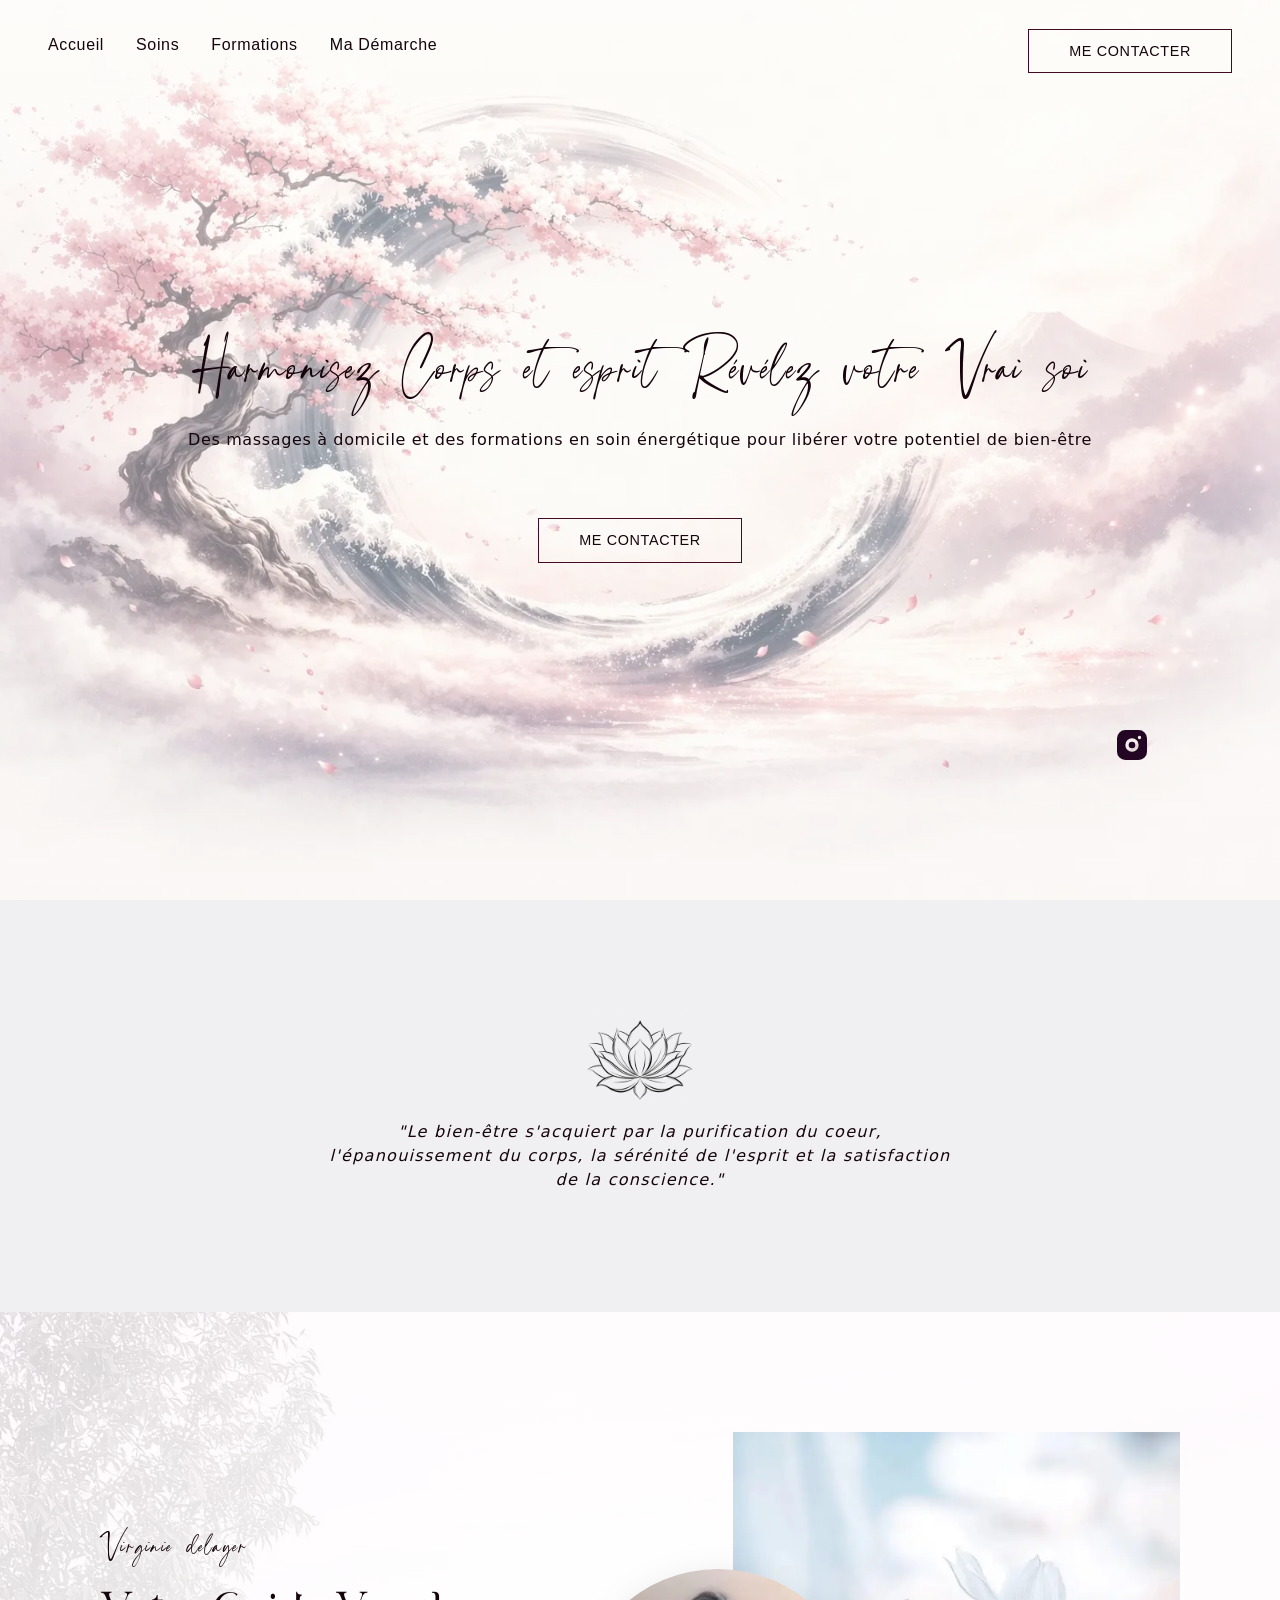
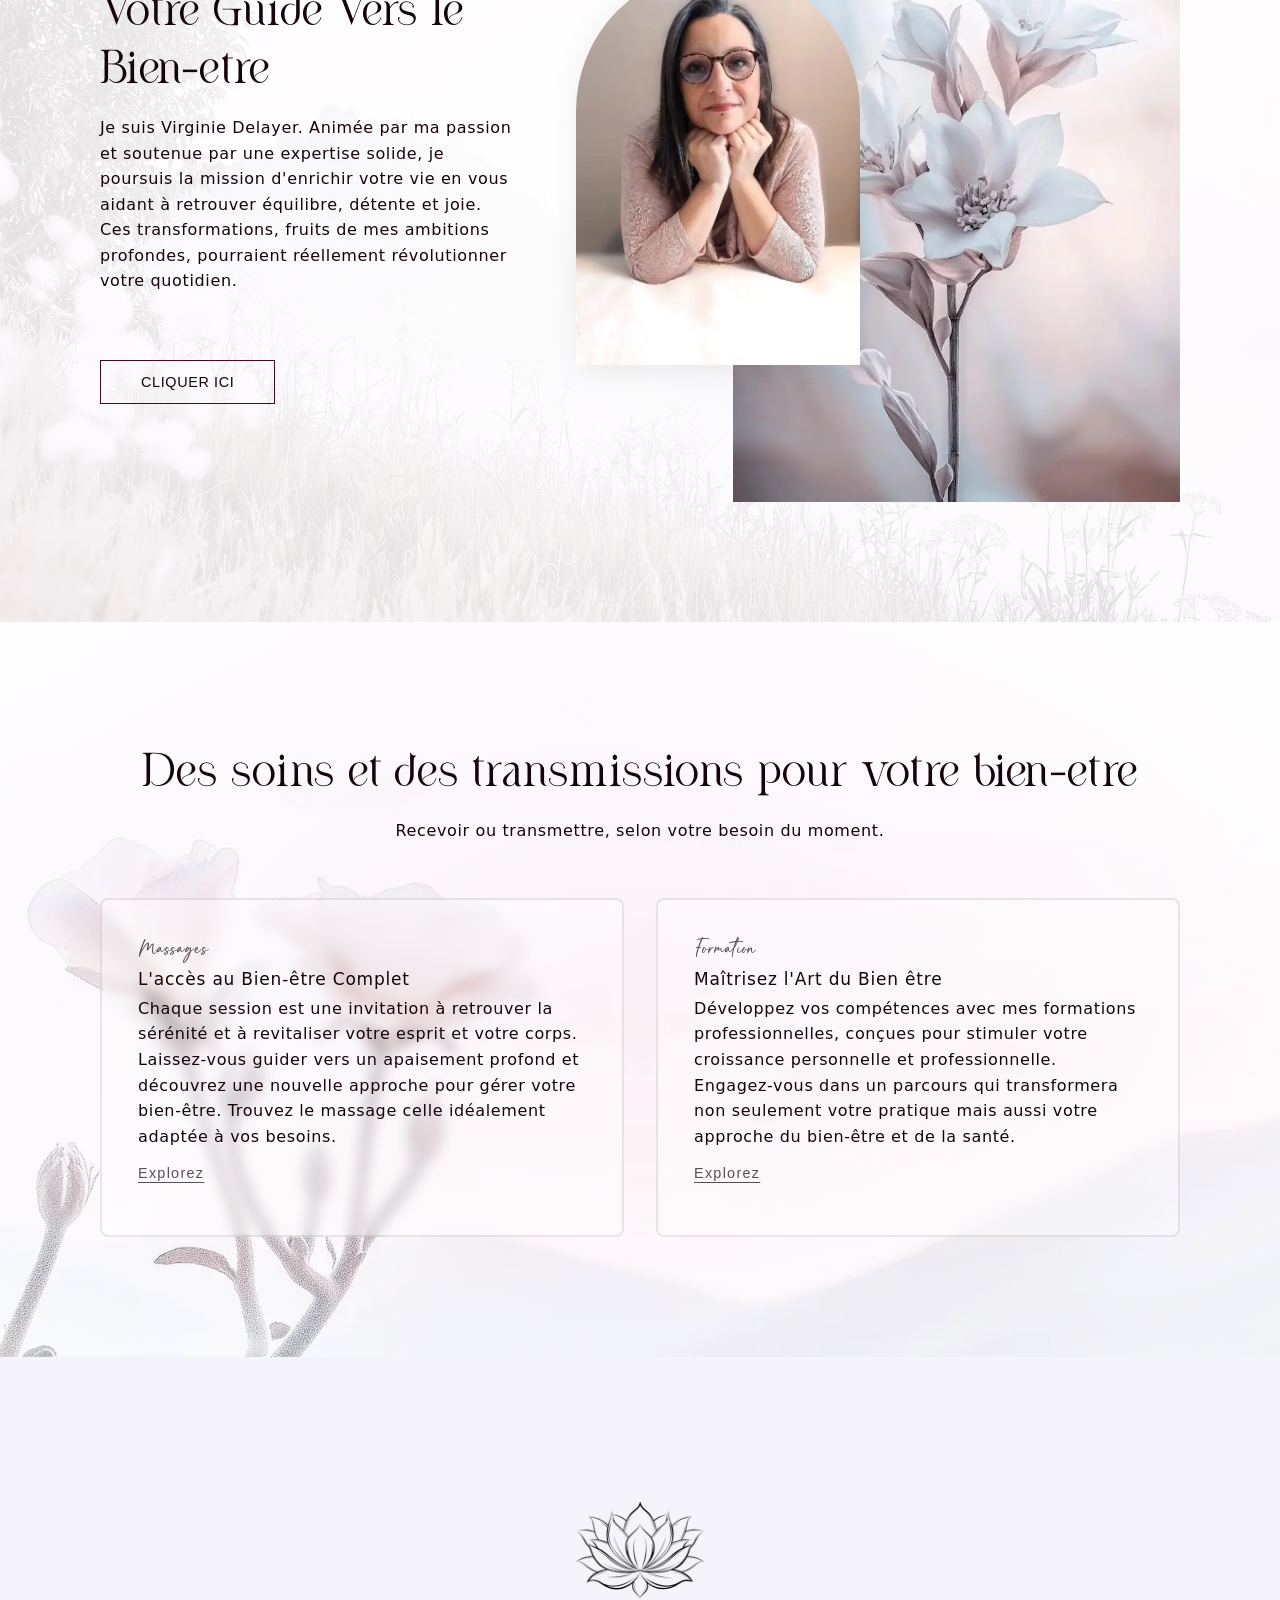
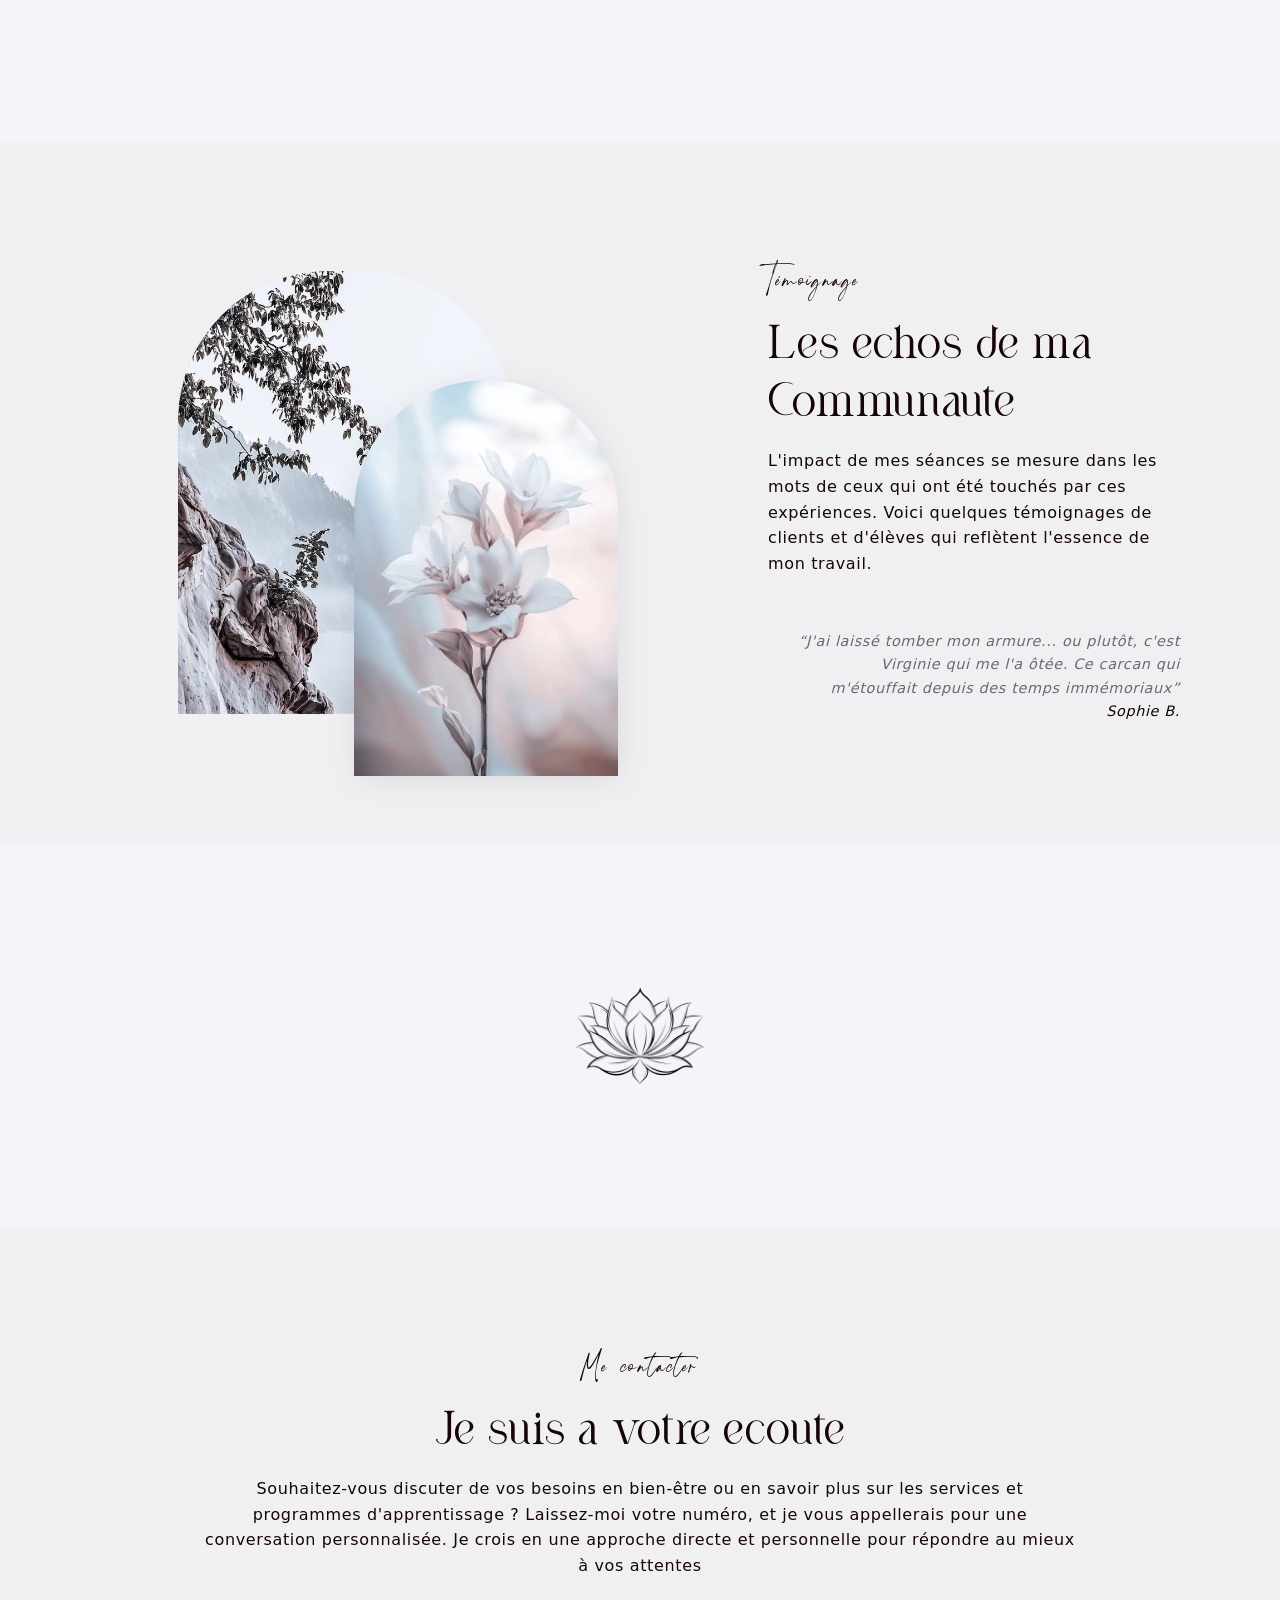
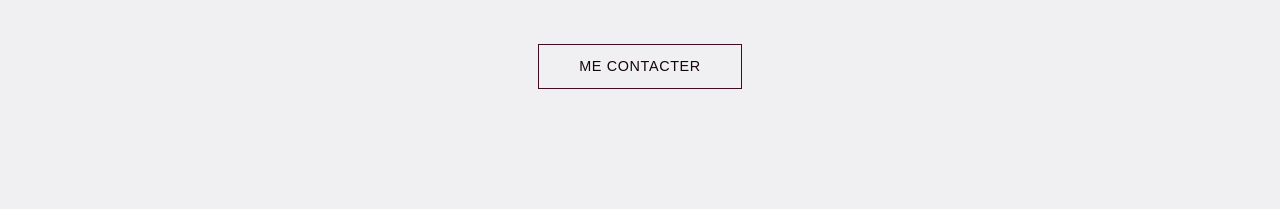
==== index.html @ 87f049eb "Add files via upload" ====
<!DOCTYPE html>
<html lang="fr">
  <head>
    <meta charset="UTF-8" />
    <meta name="viewport" content="width=device-width, initial-scale=1.0" />
    <title>Document</title>
    <link rel="stylesheet" href="css/style.css" />
    <meta
      name="description"
      content="Massages bien-être, relaxation et soins du corps à Verson. Un espace dédié à la détente et à l’harmonie du corps et de l’esprit.
  "
    />
    <link
      rel="preload"
      as="image"
      href="assets/hero-bg.png"
      fetchpriority="high"
    />
    <link href="https://unpkg.com/aos@2.3.1/dist/aos.css" rel="stylesheet" />
  </head>

  <body>
    <!-- Hero -->

    <header class="paddingSection" id="hero">
      <!-- Navbar -->
      <a
        href="https://www.instagram.com/virginiedelayerbienetre?utm_source=ig_web_button_share_sheet&igsh=ZDNlZDc0MzIxNw=="
        class="instagram"
      >
        <svg
          xmlns="http://www.w3.org/2000/svg"
          viewBox="0 0 40 40"
          id="Ins-Fill--Streamline-Mingcute-Fill"
          height="40"
          width="40"
        >
          <desc>Ins Fill Streamline Icon: https://streamlinehq.com</desc>
          <g fill="none" fill-rule="nonzero">
            <path
              d="M40 0v40H0V0h40ZM20.988333333333333 38.763333333333335l-0.018333333333333333 0.0033333333333333335 -0.11833333333333333 0.05833333333333334 -0.03333333333333333 0.006666666666666667 -0.023333333333333334 -0.006666666666666667 -0.11833333333333333 -0.05833333333333334c-0.016666666666666666 -0.006666666666666667 -0.03166666666666667 -0.0016666666666666668 -0.04 0.008333333333333333l-0.006666666666666667 0.016666666666666666 -0.028333333333333335 0.7133333333333334 0.008333333333333333 0.03333333333333333 0.016666666666666666 0.021666666666666667 0.17333333333333334 0.12333333333333334 0.025 0.006666666666666667 0.02 -0.006666666666666667 0.17333333333333334 -0.12333333333333334 0.02 -0.02666666666666667 0.006666666666666667 -0.028333333333333335 -0.028333333333333335 -0.7116666666666667c-0.0033333333333333335 -0.016666666666666666 -0.015 -0.028333333333333335 -0.028333333333333335 -0.03Zm0.4416666666666667 -0.18833333333333335 -0.021666666666666667 0.0033333333333333335 -0.30833333333333335 0.155 -0.016666666666666666 0.016666666666666666 -0.005 0.018333333333333333 0.03 0.7166666666666667 0.008333333333333333 0.02 0.013333333333333334 0.011666666666666667 0.335 0.155c0.02 0.006666666666666667 0.03833333333333334 0 0.04833333333333334 -0.013333333333333334l0.006666666666666667 -0.023333333333333334 -0.05666666666666667 -1.0233333333333334c-0.005 -0.02 -0.016666666666666666 -0.03333333333333333 -0.03333333333333333 -0.03666666666666667Zm-1.1916666666666667 0.0033333333333333335a0.03833333333333334 0.03833333333333334 0 0 0 -0.045 0.01l-0.01 0.023333333333333334 -0.05666666666666667 1.0233333333333334c0 0.02 0.011666666666666667 0.03333333333333333 0.028333333333333335 0.04l0.025 -0.0033333333333333335 0.335 -0.155 0.016666666666666666 -0.013333333333333334 0.006666666666666667 -0.018333333333333333 0.028333333333333335 -0.7166666666666667 -0.005 -0.02 -0.016666666666666666 -0.016666666666666666 -0.3066666666666667 -0.15333333333333335Z"
              stroke-width="1.6667"
            ></path>
            <path
              fill="#230623"
              d="M26.666666666666668 5a8.333333333333334 8.333333333333334 0 0 1 8.333333333333334 8.333333333333334v13.333333333333334a8.333333333333334 8.333333333333334 0 0 1 -8.333333333333334 8.333333333333334H13.333333333333334a8.333333333333334 8.333333333333334 0 0 1 -8.333333333333334 -8.333333333333334V13.333333333333334a8.333333333333334 8.333333333333334 0 0 1 8.333333333333334 -8.333333333333334h13.333333333333334Zm-6.666666666666667 8.333333333333334a6.666666666666667 6.666666666666667 0 1 0 0 13.333333333333334 6.666666666666667 6.666666666666667 0 0 0 0 -13.333333333333334Zm0 3.3333333333333335a3.3333333333333335 3.3333333333333335 0 1 1 0 6.666666666666667 3.3333333333333335 3.3333333333333335 0 0 1 0 -6.666666666666667Zm7.5 -5.833333333333334a1.6666666666666667 1.6666666666666667 0 1 0 0 3.3333333333333335 1.6666666666666667 1.6666666666666667 0 0 0 0 -3.3333333333333335Z"
              stroke-width="1.6667"
            ></path>
          </g>
        </svg>
      </a>
      <nav>
        <div class="navLinks">
          <a href="index.html">Accueil</a>
          <a href="massages-soins.html">Soins</a>
          <a href="formations-massotherapie.html">Formations</a>
          <a href="a-propos-massotherapeute-virginiedelayer.html"
            >Ma démarche</a
          >
        </div>
        <img src="" alt="" class="logo" />
        <div class="socials">
          <a href="mailto:virginiedelayerbienetre@gmail.com" class="btn"
            >Me contacter</a
          >
        </div>
      </nav>

      <!-- Content -->
      <h1>Harmonisez Corps et esprit Révélez votre Vrai soi</h1>
      <p class="mb-6vh">
        Des massages à domicile et des formations en soin énergétique pour
        libérer votre potentiel de bien-être
      </p>
      <a href="mailto:virginiedelayerbienetre@gmail.com" class="btn"
        >Me contacter</a
      >
    </header>

    <!-- Quote -->
    <section class="paddingSection quote">
      <div class="container">
        <img src="assets/lotus.webp" alt="fleur de lotus" />
        <span>
          "Le bien-être s'acquiert par la purification du coeur,
          l'épanouissement du corps, la sérénité de l'esprit et la satisfaction
          de la conscience."
        </span>
      </div>
    </section>

    <!-- Presentation-->

    <section class="paddingSection" id="about">
      <div class="container row">
        <div class="about_content-2-left">
          <h2 data-aos="fade-zoom-in" data-aos-duration="800">
            Virginie delayer
            <br />
            <span>Votre Guide Vers le Bien-etre</span>
          </h2>
          <p
            data-aos="fade-zoom-in"
            data-aos-duration="800"
            data-aos-delay="100"
            class="mb-6vh"
          >
            Je suis Virginie Delayer. Animée par ma passion et soutenue par une
            expertise solide, je poursuis la mission d'enrichir votre vie en
            vous aidant à retrouver équilibre, détente et joie. Ces
            transformations, fruits de mes ambitions profondes, pourraient
            réellement révolutionner votre quotidien.
          </p>
          <a href="" class="btn">Cliquer ici</a>
        </div>
        <div class="about_image">
          <div class="about_image-1">
            <img
              class="about_image-large"
              src="assets/bg_1.webp"
              loading="lazy"
              sizes="(max-width: 1026px) 100vw, 1026px"
              srcset="assets/bg_1.webp"
              alt="fleur iris"
            />
          </div>
          <div class="about_image-2 hide-tablet">
            <img
              class="about_image-absolute rounded-img imgShadow"
              src="assets/virginie.webp"
              loading="lazy"
              sizes="(max-width: 1026px) 100vw, 1026px"
              srcset="assets/virginie.webp"
              alt="virginie delayer"
            />
          </div>
        </div>
      </div>
    </section>

    <!-- Services-->

    <section class="paddingSection" id="services">
      <div class="container">
        <h2>
          <span>Des soins et des transmissions pour votre bien-etre</span>
        </h2>
        <p class="mb-6vh">
          Recevoir ou transmettre, selon votre besoin du moment.
        </p>
        <div class="card-wrapper">
          <div class="card">
            <h3>
              <span>Massages</span>
              L'accès au Bien-être Complet
            </h3>
            <p>
              Chaque session est une invitation à retrouver la sérénité et à
              revitaliser votre esprit et votre corps. Laissez-vous guider vers
              un apaisement profond et découvrez une nouvelle approche pour
              gérer votre bien-être. Trouvez le massage celle idéalement adaptée
              à vos besoins.
            </p>
            <a href="" class="link">Explorez</a>
          </div>
          <div class="card">
            <h3>
              <span>Formation</span>
              Maîtrisez l'Art du Bien être
            </h3>
            <p>
              Développez vos compétences avec mes formations professionnelles,
              conçues pour stimuler votre croissance personnelle et
              professionnelle. Engagez-vous dans un parcours qui transformera
              non seulement votre pratique mais aussi votre approche du
              bien-être et de la santé.
            </p>
            <a href="" class="link">Explorez</a>
          </div>
        </div>
      </div>
    </section>

    <!-- SeparatorSection -->
    <section class="paddingSection separatorSection bg-2">
      <div class="container">
        <img src="assets/lotus.webp" alt="fleur de lotus" />
      </div>
    </section>

    <!-- Testimonial -->

    <section class="paddingSection" id="testimonial">
      <div class="container row">
        <div class="about_image invert">
          <div class="about_image-1">
            <img
              class="about_image-large rounded-img"
              src="assets/presentationFlower.webp"
              loading="lazy"
              sizes="(max-width: 1026px) 100vw, 1026px"
              style="width: 81%"
              srcset="assets/bg_3.webp"
              alt="fleur iris"
            />
          </div>
          <div class="about_image-2 hide-tablet">
            <img
              class="about_image-absolute rounded-img imgShadow"
              src="assets/"
              loading="lazy"
              sizes="(max-width: 1026px) 100vw, 1026px"
              srcset="assets/bg_1.webp"
              alt="iris"
            />
          </div>
        </div>
        <div class="about_content-2-left right">
          <h2 data-aos="fade-zoom-in" data-aos-duration="800">
            Témoignage
            <br />
            <span>Les echos de ma Communaute</span>
          </h2>
          <p
            data-aos="fade-zoom-in"
            data-aos-duration="800"
            data-aos-delay="100"
            class="mb-6vh"
          >
            L'impact de mes séances se mesure dans les mots de ceux qui ont été
            touchés par ces expériences. Voici quelques témoignages de clients
            et d'élèves qui reflètent l'essence de mon travail.
          </p>
          <p
            data-aos="fade-zoom-in"
            data-aos-duration="800"
            data-aos-delay="100"
            class="temoignage"
          >
            “J'ai laissé tomber mon armure... ou plutôt, c'est Virginie qui me
            l'a ôtée. Ce carcan qui m'étouffait depuis des temps immémoriaux”
            <span>Sophie B. </span>
          </p>
        </div>
      </div>
    </section>

    <!-- SeparatorSection -->
    <section class="paddingSection separatorSection bg-2">
      <div class="container">
        <img src="assets/lotus.webp" alt="fleur de lotus" />
      </div>
    </section>

    <!-- Section Cta -->
    <section id="cta">
      <div class="container small">
        <h2>
          Me contacter
          <span> Je suis a votre ecoute </span>
        </h2>
        <p class="mb-6vh">
          Souhaitez-vous discuter de vos besoins en bien-être ou en savoir plus
          sur les services et programmes d'apprentissage ? Laissez-moi votre
          numéro, et je vous appellerais pour une conversation personnalisée. Je
          crois en une approche directe et personnelle pour répondre au mieux à
          vos attentes
        </p>
        <a href="mailto:virginiedelayerbienetre@gmail.com" class="btn"
          >Me contacter</a
        >
      </div>
    </section>

    <script src="js/script.js"></script>

    <!-- scroll doux librairie -->
    <script src="https://cdn.jsdelivr.net/npm/@studio-freight/lenis@latest/dist/lenis.min.js"></script>
    <script>
      const lenis = new Lenis();

      function raf(time) {
        lenis.raf(time);
        requestAnimationFrame(raf);
      }

      requestAnimationFrame(raf);
    </script>

    <!-- librairie aos -->
    <script src="https://unpkg.com/aos@2.3.1/dist/aos.js"></script>
    <script>
      AOS.init();
    </script>
  </body>
</html>
---- css/style.css ----
:root {
  --shadow: 2px 4px 15px #00000014;

  --font1: "AlexBrushRegular", sans-serif;
  --font2: "Priestacy", serif;
  --font3: "RusticRoadway", sans-serif;
  --font4: "Transcity", serif;
  --font5: "WhisperingSignature", sans-serif;
  --font6: "Beautiful", sans-serif;
  --font7: "Nicholas", sans-serif;

  --current-font: var(--font2);

  /* Base */
  --color-bg-main: hsla(240, 7.14%, 94.51%, 1);
  --color-bg-secondary: #f5f4fb;
  /* beige très clair */
  --color-bg-section: #ffffff;
  --color-text-main: #4e3428;
  /* brun chaud */
  --color-text-muted: #8b7e72;

  /* Accents */
  --color-accent: rgba(207, 64, 93, 1);
  --primary-color: rgba(207, 64, 93, 1);
  --primary-color-dark: #88412a;
  /* terracotta doux */
  --color-accent-light: #e6c3b1;
  --color-accent-dark: #9f6a4f;

  /* Hero */
  --color-overlay: rgba(0, 0, 0, 0.46);

  /* UI */
  --br: 8px;
  --bs: rgba(0, 0, 0, 0.03) 0px 10px 25px;
  --transition-base: 1.2s ease;
}

/* Closed */
.closed {
  height: 10vh;
}
.imgShadow {
  filter: drop-shadow(var(--shadow));
}
/* RESET */
* {
  margin: 0;
  padding: 0;
  box-sizing: border-box;
  color: #15040b;
}

/* GLOBAL */
.imgScreen {
  width: 100vw;
  border: red solid 1px;
}

.paddingSection {
  padding: 120px 24px;
  position: relative;
}

.container {
  max-width: 1080px;
  margin: auto;
  display: flex;
  flex-direction: column;
  text-align: center;
  justify-content: center;
  align-items: center;
}
.small {
  max-width: 880px;
}
.row {
  flex-direction: row;
  row-gap: 64px;
}
.spb {
  display: flex;
  justify-content: space-between;
}
.grow50 {
  gap: 64px;
}
.grow50 > * {
  flex: 1;
  text-align: left;
}
.bg-2 {
  background-color: var(--color-bg-secondary);
}
.rounded-img {
  border-radius: 150px 150px 0 0;
}

h1,
h2,
h3 {
  line-height: 1.2;
}

h1,
h2 {
  font-family: var(--current-font);
  span {
    font-family: var(--font7);
    font-size: clamp(3rem, 4vw, 3.025rem);
  }
}

h1 {
  font-size: 48px;
  font-weight: 300;
  font-weight: 500;
  color: inherit;
  display: flex;
  flex-direction: column;
  gap: 40px;
  font-size: clamp(2.5rem, 3.5vw, 5rem);
  margin-bottom: 4vh;
}

h2 {
  font-size: clamp(1.5rem, 4vw, 1.525rem);
  margin-bottom: 2vh;
  display: flex;
  font-weight: 500;
  flex-direction: column;
  gap: 22px;
}

h3,
.h3 {
  font-family: Inter, system-ui, sans-serif;
  font-weight: 400;
  font-size: 17px;
  margin-bottom: 6px;
  letter-spacing: 0.05rem;
  display: flex;
  flex-direction: column;
  gap: 5px;
  span {
    font-family: var(--font6);
    font-size: 24px;
    opacity: 0.7;
  }
}
p {
  letter-spacing: 0.04rem;
  font-weight: 200;
  line-height: 1.6;
}
.accent {
  color: var(--color-accent);
}

body {
  font-family: "Inter", system-ui, sans-serif;
  background-color: var(--color-bg-main);
  line-height: 1.5;
  font-weight: 300;
  letter-spacing: 0.08em;
}

a {
  display: inline-block;
  text-decoration: none;
  font-family: montserrat, sans-serif;
  color: inherit;
}

img {
  vertical-align: middle;
  max-width: 100%;
  display: inline-block;
}

.mb-6vh {
  margin-bottom: 6vh;
}
/* BUTTONS */
.btn {
  padding: 14px 40px;
  text-decoration: none;
  display: inline-block;
  margin-top: 12px;
  text-transform: uppercase;
  font-size: 0.9rem;
  letter-spacing: 0.04rem;
  line-height: 1;
  border: #410c22 solid 1px;
  color: inherit;
}
.link {
  padding: 14px 0;
  display: inline-block;
  color: inherit;
  font-size: 0.9rem;
  text-decoration: underline;
  text-underline-offset: 4px;
  opacity: 0.7;
}
/* CARDS */
.card-wrapper {
  display: flex;
  flex-wrap: wrap;
  justify-content: center;
  flex-direction: row;
  gap: 32px;
}
.card {
  flex: 46%;
  border: #1b071317 solid 2px;
  backdrop-filter: blur(6px);
  background-color: #ffffff5c;
  padding: 36px;
  border-radius: 8px;
  text-align: left;
}

/* SEPARATORS */
.separatorSection {
  img {
    width: 146px;
  }
}
.separator {
  height: 2px;
  width: 56%;
  background: linear-gradient(90deg, #e6646500, #81543961, #12d21d00);
  margin-block: 24px;
}
.separator.vertical {
  height: 200px;
  width: 1px;
  background: linear-gradient(357deg, #e6646500, #ffffff4f, #12d21d00);
  margin-block: 0;
  margin-inline: 10px;
}

.separator.light {
  background: linear-gradient(
    90deg,
    rgba(230, 100, 101, 0),
    rgb(217 210 191 / 25%),
    rgba(18, 210, 29, 0)
  );
}

/* NAV */
.doc {
  color: #5f3928;
  fill: #5f3928;
  stroke: #5f3928;
  position: relative;
  background-color: #dec6bb;

  span {
    color: inherit;
  }
}
.instagram {
  position: absolute;
  inset: auto 10vw 10vw auto;
}
nav {
  position: absolute;
  inset: 0 0 auto 0;
  display: flex;
  justify-content: space-between;
  padding: 17px 48px;
  align-items: center;
  .navLinks {
    display: flex;
    gap: 32px;
    text-transform: capitalize;
    letter-spacing: 0.04rem;
  }
  .socials {
    display: flex;
    justify-content: center;
    align-items: center;
    gap: 24px;
  }
}

/* SECTIONS */

/* Section Hero */
#hero {
  position: relative;
  min-height: 100vh;
  background-image:
    linear-gradient(rgb(255 255 255 / 54%), rgb(251 251 251 / 36%)),
    url(../assets/hero-bg.webp);

  background-position: center, center;
  background-size: cover, cover;
  background-repeat: no-repeat, no-repeat;
  text-align: center;
  place-content: center;
}
#hero.hero_Soin {
  background-image:
    linear-gradient(rgb(255 255 255 / 54%), rgb(251 251 251 / 36%)),
    url(../assets/Hero_soin.webp);
}
#hero.hero_Formations {
  background-image:
    linear-gradient(rgb(255 255 255 / 54%), rgb(251 251 251 / 36%)),
    url(../assets/heroFormations.webp);
}

/* Section Quote */
.quote {
  padding-top: 100px;
  img {
    width: 120px;
  }
  .container {
    max-width: 640px;
  }
  span {
    font-style: italic;
  }
}

/* Section Presentation */
#about {
  background-image:
    radial-gradient(#ffffff, #fffafdd6), url("../assets/about-bg.webp");

  background-position: center, center;
  background-size: cover, cover;
  background-repeat: no-repeat, no-repeat;
}

.about_content-2-left {
  flex-flow: column;
  justify-content: center;
  align-items: flex-start;
  text-align: left;
  display: flex;
  flex: 1 1 480px;
  max-width: 701px;
  padding-right: 10vw;
  text-wrap-style: pretty;
}
.about_content-2-left.right {
  padding-left: 10vw;
  padding-right: 0;
}

.about_image {
  flex-flow: column;
  align-items: center;
  display: flex;
  position: relative;
  flex: 1 1 480px;

  .about_image-1 {
    width: 100%;
    max-height: 670px;
    padding-left: 6vw;
    height: 100%;
    object-fit: cover;
    display: flex;
    justify-content: end;

    .about_image-large {
      object-fit: cover;
      height: 100%;
      max-height: 670px;
    }
  }

  .about_image-2 {
    height: 44vh;
    position: absolute;
    inset: 50% auto auto -5vw;
    transform: translateY(-50%);
  }

  .about_image-absolute {
    object-fit: cover;
    width: 100%;
    height: 100%;
  }
}
.about_image.invert {
  .about_image-1 {
    padding-left: 0;
    padding-right: 10vw;
  }
  .about_image-2 {
    inset: auto 4% -14% auto;
    transform: none;
  }
}

/* Section Services */
#services {
  background-image:
    radial-gradient(#e189bb14, #ffffff85), url(../assets/services-bg.webp);
  background-position: center, center;
  background-size: cover, cover;
  background-repeat: no-repeat, no-repeat;
}
/* Section Deroulement Seance */
#deroulementSeance {
  background-image:
    radial-gradient(#d6339014, #ffffffbf), url(../assets/deroulement.webp);
  background-position: center, center;
  background-size: cover, cover;
  background-repeat: no-repeat, no-repeat;
}

/* section Testimonial */
#testimonial {
}
.temoignage {
  text-align: right;
  width: 93%;
  margin-left: auto;
  text-wrap-style: balance;
  display: flex;
  flex-direction: column;
  color: #716571;
  font-style: italic;
  font-size: 0.9rem;
}

/* Section Articles */
.article {
  max-width: 800px;
  margin: auto;
  margin-bottom: 24px;
  background: radial-gradient(
    ellipse farthest-corner at 10% 10%,
    #eceaf5,
    #ffffff
  );
  box-shadow: rgb(158 107 117 / 10%) 0px 10px 30px 0px;
  border-style: solid;
  border-width: 1px;
  border-color: rgb(136 36 84 / 6%);
  border-radius: 10px;
  padding: 24px;
  transition:
    background 400ms,
    min-height 100ms;
  cursor: pointer;
}

/* section galerie */
#galerie {
  background-color: #fff9f7;
}

.gallery-container {
  overflow: hidden;
  white-space: nowrap;
  width: 100%;
  height: 300px;
  position: relative;
  cursor: grab;
  display: flex;
  align-items: center;
  margin-top: 32px;
  margin-bottom: 40px;
}

.gallery-container.dragging {
  cursor: grabbing;
}

.gallery-container img {
  height: auto;
  max-height: 280px;
  margin-right: 10px;
  transition: transform 0.2s ease;
}

.gallery-container img:hover {
  transform: scale(1.04);
}

/* section Cta */
section#cta {
  padding: 120px 24px;
}

/* Page soin */
#soins,
#formations {
  display: flex;
  flex-direction: column;
  .article {
    display: flex;
    flex-direction: column;
    text-align: left;
    width: 800px;
  }
}
#tag-wrapper {
  gap: 20px;
  max-width: 1000px;
}
.tag {
  color: #0c081ccc;
  background: radial-gradient(
    ellipse farthest-corner at 10% 10%,
    #e9e5fb82,
    #ffffff42
  );
  backdrop-filter: blur(3px);
  box-shadow: rgb(158 107 117 / 10%) 0px 10px 30px 0px;
  border-style: solid;
  border-width: 1px;
  border-color: rgb(136 36 84 / 6%);
  border-radius: 50px;
  padding: 8px 21px;
  list-style: none;
}

/* footer */
footer {
  padding: 1rem 1rem 1rem;
  background-color: #d67e607a;
  display: flex;
  justify-content: space-between;
  flex-wrap: wrap;
  align-items: flex-start;

  a {
    text-decoration: underline;
  }

  p {
    margin: 0;
    color: rgb(79 38 19 / 73%);
  }
}

/* Animations */
/* #hero .container {
  animation: fadeInUp 1s ease forwards;
}

@keyframes fadeInUp {
  from {
    opacity: 0;
    transform: translateY(20px);
  }

  to {
    opacity: 1;
    transform: translateY(0);
  }
} */

@font-face {
  font-family: "Priestacy";
  src: url("../fonts/Priestacy.woff2") format("woff2");
  font-display: swap;
}

@font-face {
  font-family: "AlexBrushRegular";
  src: url("../fonts/AlexBrushRegular.woff2") format("woff2");
  font-weight: normal;
  font-style: normal;
}

@font-face {
  font-family: "RusticRoadway";
  src: url("../fonts/RusticRoadway.otf") format("opentype");
  font-weight: normal;
  font-style: normal;
}

@font-face {
  font-family: "Transcity";
  src: url("../fonts/Transcity.woff2") format("woff2");
  font-weight: normal;
  font-style: normal;
}

@font-face {
  font-family: "WhisperingSignature";
  src: url("../fonts/WhisperingSignature.woff2") format("woff2");
  font-weight: normal;
  font-style: normal;
}

@font-face {
  font-family: "Beautiful";
  src: url("../fonts/Beautiful.woff2") format("woff2");
  font-weight: normal;
  font-style: normal;
}

@font-face {
  font-family: "Nicholas";
  src: url("../fonts/Nicholas.woff2") format("woff2");
  font-weight: normal;
  font-style: normal;
}

@keyframes parallax-scroll {
  0% {
    transform: translateY(0px);
  }

  100% {
    transform: translateY(-500px);
  }
}

@media (max-width: 768px) {
  .vertical {
    display: none;
  }
}

/* animation très douce highlight card */
@keyframes zenBorder {
  0% {
    background-position: 0% 50%;
  }

  50% {
    background-position: 100% 50%;
  }

  100% {
    background-position: 0% 50%;
  }
}

/* animation bannière */
@keyframes softGlow {
  0%,
  100% {
    opacity: 0.2;
  }

  50% {
    opacity: 0.6;
  }
}
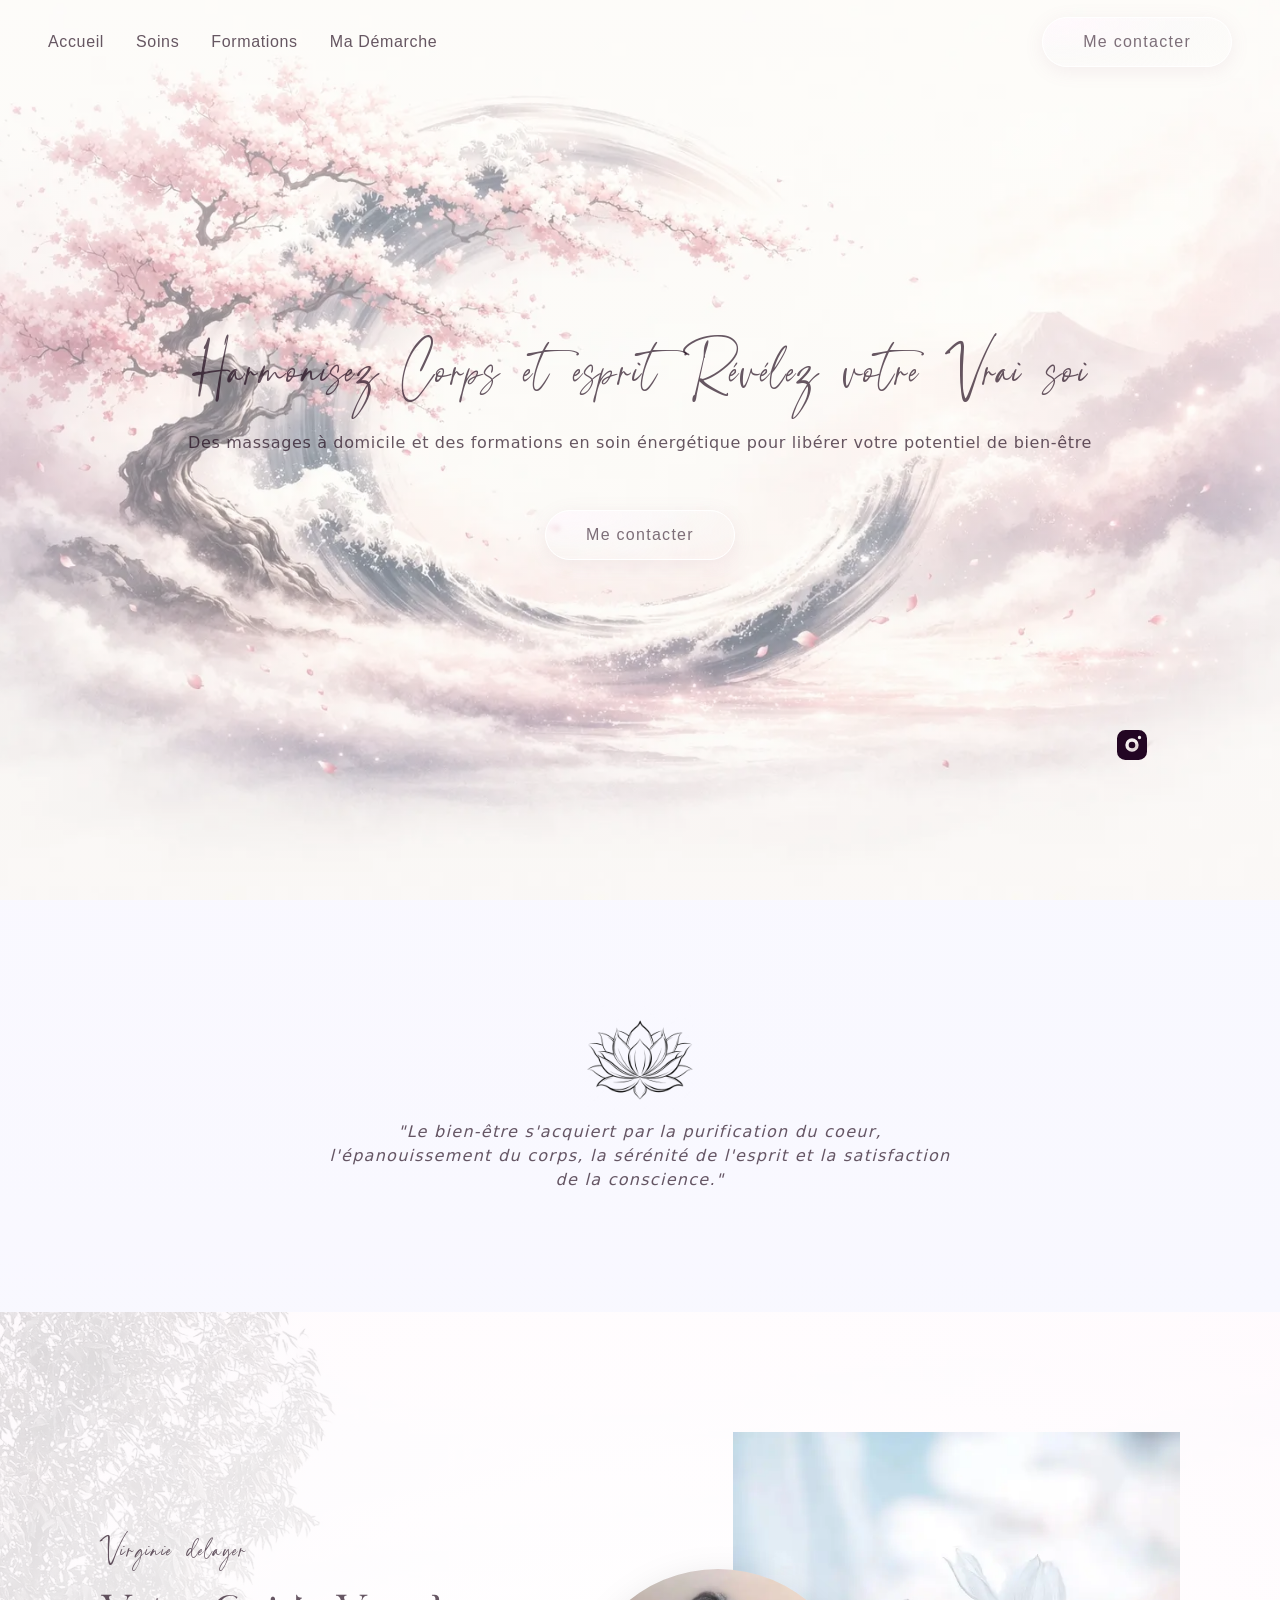
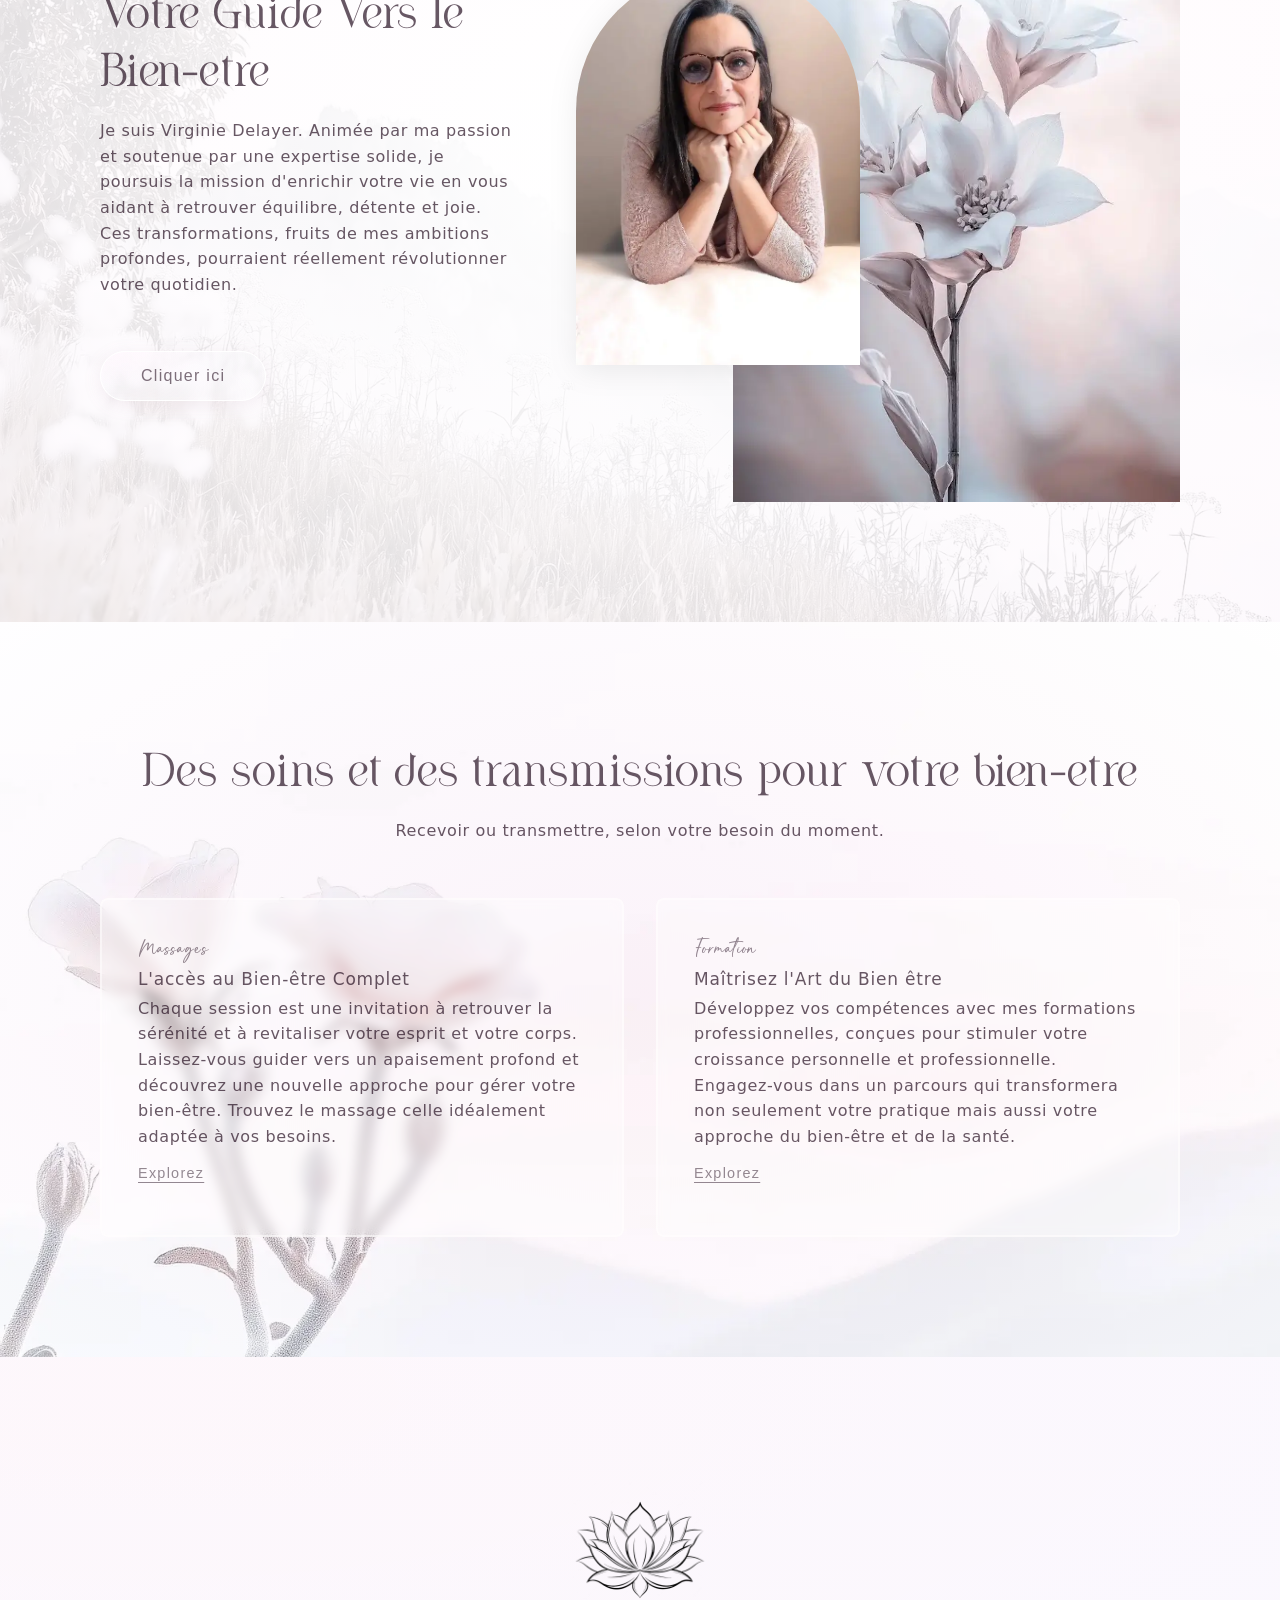
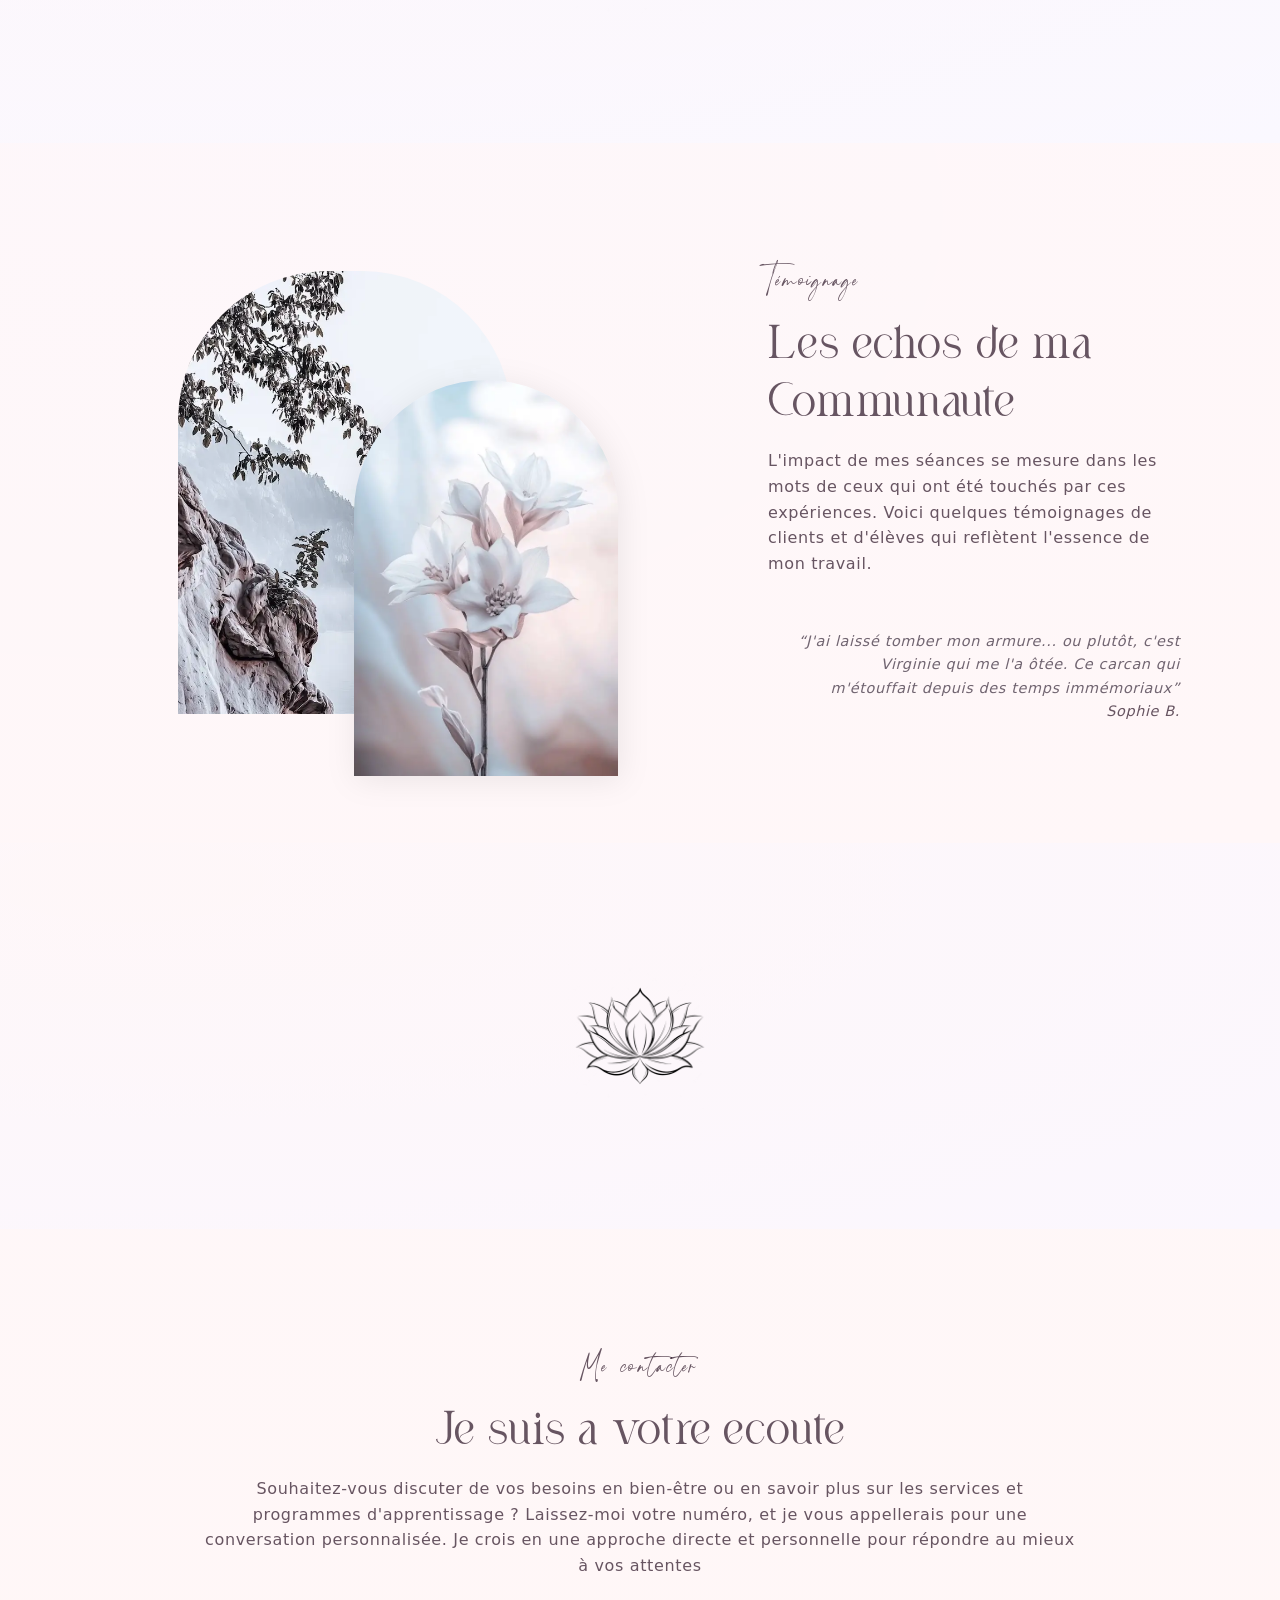
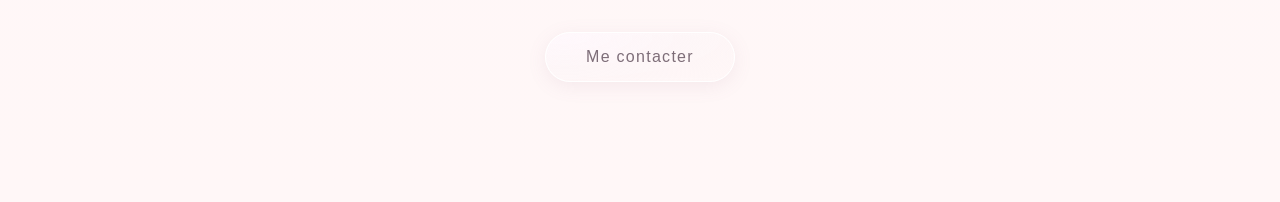
==== commit 53729dc7: "Add files via upload" ====
--- a/index.html
+++ b/index.html
@@ -1,296 +1,232 @@
 <!DOCTYPE html>
 <html lang="fr">
-  <head>
-    <meta charset="UTF-8" />
-    <meta name="viewport" content="width=device-width, initial-scale=1.0" />
-    <title>Document</title>
-    <link rel="stylesheet" href="css/style.css" />
-    <meta
-      name="description"
-      content="Massages bien-être, relaxation et soins du corps à Verson. Un espace dédié à la détente et à l’harmonie du corps et de l’esprit.
-  "
-    />
-    <link
-      rel="preload"
-      as="image"
-      href="assets/hero-bg.png"
-      fetchpriority="high"
-    />
-    <link href="https://unpkg.com/aos@2.3.1/dist/aos.css" rel="stylesheet" />
-  </head>
-
-  <body>
-    <!-- Hero -->
-
-    <header class="paddingSection" id="hero">
-      <!-- Navbar -->
-      <a
-        href="https://www.instagram.com/virginiedelayerbienetre?utm_source=ig_web_button_share_sheet&igsh=ZDNlZDc0MzIxNw=="
-        class="instagram"
-      >
-        <svg
-          xmlns="http://www.w3.org/2000/svg"
-          viewBox="0 0 40 40"
-          id="Ins-Fill--Streamline-Mingcute-Fill"
-          height="40"
-          width="40"
-        >
-          <desc>Ins Fill Streamline Icon: https://streamlinehq.com</desc>
-          <g fill="none" fill-rule="nonzero">
-            <path
-              d="M40 0v40H0V0h40ZM20.988333333333333 38.763333333333335l-0.018333333333333333 0.0033333333333333335 -0.11833333333333333 0.05833333333333334 -0.03333333333333333 0.006666666666666667 -0.023333333333333334 -0.006666666666666667 -0.11833333333333333 -0.05833333333333334c-0.016666666666666666 -0.006666666666666667 -0.03166666666666667 -0.0016666666666666668 -0.04 0.008333333333333333l-0.006666666666666667 0.016666666666666666 -0.028333333333333335 0.7133333333333334 0.008333333333333333 0.03333333333333333 0.016666666666666666 0.021666666666666667 0.17333333333333334 0.12333333333333334 0.025 0.006666666666666667 0.02 -0.006666666666666667 0.17333333333333334 -0.12333333333333334 0.02 -0.02666666666666667 0.006666666666666667 -0.028333333333333335 -0.028333333333333335 -0.7116666666666667c-0.0033333333333333335 -0.016666666666666666 -0.015 -0.028333333333333335 -0.028333333333333335 -0.03Zm0.4416666666666667 -0.18833333333333335 -0.021666666666666667 0.0033333333333333335 -0.30833333333333335 0.155 -0.016666666666666666 0.016666666666666666 -0.005 0.018333333333333333 0.03 0.7166666666666667 0.008333333333333333 0.02 0.013333333333333334 0.011666666666666667 0.335 0.155c0.02 0.006666666666666667 0.03833333333333334 0 0.04833333333333334 -0.013333333333333334l0.006666666666666667 -0.023333333333333334 -0.05666666666666667 -1.0233333333333334c-0.005 -0.02 -0.016666666666666666 -0.03333333333333333 -0.03333333333333333 -0.03666666666666667Zm-1.1916666666666667 0.0033333333333333335a0.03833333333333334 0.03833333333333334 0 0 0 -0.045 0.01l-0.01 0.023333333333333334 -0.05666666666666667 1.0233333333333334c0 0.02 0.011666666666666667 0.03333333333333333 0.028333333333333335 0.04l0.025 -0.0033333333333333335 0.335 -0.155 0.016666666666666666 -0.013333333333333334 0.006666666666666667 -0.018333333333333333 0.028333333333333335 -0.7166666666666667 -0.005 -0.02 -0.016666666666666666 -0.016666666666666666 -0.3066666666666667 -0.15333333333333335Z"
-              stroke-width="1.6667"
-            ></path>
-            <path
-              fill="#230623"
-              d="M26.666666666666668 5a8.333333333333334 8.333333333333334 0 0 1 8.333333333333334 8.333333333333334v13.333333333333334a8.333333333333334 8.333333333333334 0 0 1 -8.333333333333334 8.333333333333334H13.333333333333334a8.333333333333334 8.333333333333334 0 0 1 -8.333333333333334 -8.333333333333334V13.333333333333334a8.333333333333334 8.333333333333334 0 0 1 8.333333333333334 -8.333333333333334h13.333333333333334Zm-6.666666666666667 8.333333333333334a6.666666666666667 6.666666666666667 0 1 0 0 13.333333333333334 6.666666666666667 6.666666666666667 0 0 0 0 -13.333333333333334Zm0 3.3333333333333335a3.3333333333333335 3.3333333333333335 0 1 1 0 6.666666666666667 3.3333333333333335 3.3333333333333335 0 0 1 0 -6.666666666666667Zm7.5 -5.833333333333334a1.6666666666666667 1.6666666666666667 0 1 0 0 3.3333333333333335 1.6666666666666667 1.6666666666666667 0 0 0 0 -3.3333333333333335Z"
-              stroke-width="1.6667"
-            ></path>
-          </g>
-        </svg>
-      </a>
-      <nav>
-        <div class="navLinks">
-          <a href="index.html">Accueil</a>
-          <a href="massages-soins.html">Soins</a>
-          <a href="formations-massotherapie.html">Formations</a>
-          <a href="a-propos-massotherapeute-virginiedelayer.html"
-            >Ma démarche</a
-          >
-        </div>
-        <img src="" alt="" class="logo" />
-        <div class="socials">
-          <a href="mailto:virginiedelayerbienetre@gmail.com" class="btn"
-            >Me contacter</a
-          >
-        </div>
-      </nav>
-
-      <!-- Content -->
-      <h1>Harmonisez Corps et esprit Révélez votre Vrai soi</h1>
+
+<head>
+  <meta charset="UTF-8" />
+  <meta name="viewport" content="width=device-width, initial-scale=1.0" />
+  <title>Document</title>
+  <link rel="stylesheet" href="css/style.css" />
+  <meta name="description" content="Massages bien-être, relaxation et soins du corps à Verson. Un espace dédié à la détente et à l’harmonie du corps et de l’esprit.
+  " />
+  <link rel="preload" as="image" href="assets/hero-bg.png" fetchpriority="high" />
+  <link href="https://unpkg.com/aos@2.3.1/dist/aos.css" rel="stylesheet" />
+</head>
+
+<body>
+  <!-- Hero -->
+
+  <header class="paddingSection" id="hero">
+    <!-- Navbar -->
+    <a href="https://www.instagram.com/virginiedelayerbienetre?utm_source=ig_web_button_share_sheet&igsh=ZDNlZDc0MzIxNw=="
+      class="instagram">
+      <svg xmlns="http://www.w3.org/2000/svg" viewBox="0 0 40 40" id="Ins-Fill--Streamline-Mingcute-Fill" height="40"
+        width="40">
+        <desc>Ins Fill Streamline Icon: https://streamlinehq.com</desc>
+        <g fill="none" fill-rule="nonzero">
+          <path
+            d="M40 0v40H0V0h40ZM20.988333333333333 38.763333333333335l-0.018333333333333333 0.0033333333333333335 -0.11833333333333333 0.05833333333333334 -0.03333333333333333 0.006666666666666667 -0.023333333333333334 -0.006666666666666667 -0.11833333333333333 -0.05833333333333334c-0.016666666666666666 -0.006666666666666667 -0.03166666666666667 -0.0016666666666666668 -0.04 0.008333333333333333l-0.006666666666666667 0.016666666666666666 -0.028333333333333335 0.7133333333333334 0.008333333333333333 0.03333333333333333 0.016666666666666666 0.021666666666666667 0.17333333333333334 0.12333333333333334 0.025 0.006666666666666667 0.02 -0.006666666666666667 0.17333333333333334 -0.12333333333333334 0.02 -0.02666666666666667 0.006666666666666667 -0.028333333333333335 -0.028333333333333335 -0.7116666666666667c-0.0033333333333333335 -0.016666666666666666 -0.015 -0.028333333333333335 -0.028333333333333335 -0.03Zm0.4416666666666667 -0.18833333333333335 -0.021666666666666667 0.0033333333333333335 -0.30833333333333335 0.155 -0.016666666666666666 0.016666666666666666 -0.005 0.018333333333333333 0.03 0.7166666666666667 0.008333333333333333 0.02 0.013333333333333334 0.011666666666666667 0.335 0.155c0.02 0.006666666666666667 0.03833333333333334 0 0.04833333333333334 -0.013333333333333334l0.006666666666666667 -0.023333333333333334 -0.05666666666666667 -1.0233333333333334c-0.005 -0.02 -0.016666666666666666 -0.03333333333333333 -0.03333333333333333 -0.03666666666666667Zm-1.1916666666666667 0.0033333333333333335a0.03833333333333334 0.03833333333333334 0 0 0 -0.045 0.01l-0.01 0.023333333333333334 -0.05666666666666667 1.0233333333333334c0 0.02 0.011666666666666667 0.03333333333333333 0.028333333333333335 0.04l0.025 -0.0033333333333333335 0.335 -0.155 0.016666666666666666 -0.013333333333333334 0.006666666666666667 -0.018333333333333333 0.028333333333333335 -0.7166666666666667 -0.005 -0.02 -0.016666666666666666 -0.016666666666666666 -0.3066666666666667 -0.15333333333333335Z"
+            stroke-width="1.6667"></path>
+          <path fill="#230623"
+            d="M26.666666666666668 5a8.333333333333334 8.333333333333334 0 0 1 8.333333333333334 8.333333333333334v13.333333333333334a8.333333333333334 8.333333333333334 0 0 1 -8.333333333333334 8.333333333333334H13.333333333333334a8.333333333333334 8.333333333333334 0 0 1 -8.333333333333334 -8.333333333333334V13.333333333333334a8.333333333333334 8.333333333333334 0 0 1 8.333333333333334 -8.333333333333334h13.333333333333334Zm-6.666666666666667 8.333333333333334a6.666666666666667 6.666666666666667 0 1 0 0 13.333333333333334 6.666666666666667 6.666666666666667 0 0 0 0 -13.333333333333334Zm0 3.3333333333333335a3.3333333333333335 3.3333333333333335 0 1 1 0 6.666666666666667 3.3333333333333335 3.3333333333333335 0 0 1 0 -6.666666666666667Zm7.5 -5.833333333333334a1.6666666666666667 1.6666666666666667 0 1 0 0 3.3333333333333335 1.6666666666666667 1.6666666666666667 0 0 0 0 -3.3333333333333335Z"
+            stroke-width="1.6667"></path>
+        </g>
+      </svg>
+    </a>
+    <nav>
+      <div class="navLinks">
+        <a href="index.html">Accueil</a>
+        <a href="massages-soins.html">Soins</a>
+        <a href="formations-massotherapie.html">Formations</a>
+        <a href="a-propos-massotherapeute-virginiedelayer.html">Ma démarche</a>
+      </div>
+      <img src="" alt="" class="logo" />
+      <div class="socials">
+        <a href="mailto:virginiedelayerbienetre@gmail.com" class="btn">Me contacter</a>
+      </div>
+    </nav>
+
+    <!-- Content -->
+    <h1>Harmonisez Corps et esprit Révélez votre Vrai soi</h1>
+    <p class="mb-6vh">
+      Des massages à domicile et des formations en soin énergétique pour
+      libérer votre potentiel de bien-être
+    </p>
+    <a href="mailto:virginiedelayerbienetre@gmail.com" class="btn">Me contacter</a>
+  </header>
+
+  <!-- Quote -->
+  <section class="paddingSection quote bg-1">
+    <div class="container">
+      <img src="assets/lotus.webp" alt="fleur de lotus" />
+      <span>
+        "Le bien-être s'acquiert par la purification du coeur,
+        l'épanouissement du corps, la sérénité de l'esprit et la satisfaction
+        de la conscience."
+      </span>
+    </div>
+  </section>
+
+  <!-- Presentation-->
+
+  <section class="paddingSection" id="about">
+    <div class="container row">
+      <div class="about_content-2-left">
+        <h2 data-aos="fade-zoom-in" data-aos-duration="800">
+          Virginie delayer
+          <br />
+          <span>Votre Guide Vers le Bien-etre</span>
+        </h2>
+        <p data-aos="fade-zoom-in" data-aos-duration="800" data-aos-delay="100" class="mb-6vh">
+          Je suis Virginie Delayer. Animée par ma passion et soutenue par une
+          expertise solide, je poursuis la mission d'enrichir votre vie en
+          vous aidant à retrouver équilibre, détente et joie. Ces
+          transformations, fruits de mes ambitions profondes, pourraient
+          réellement révolutionner votre quotidien.
+        </p>
+        <a href="" class="btn">Cliquer ici</a>
+      </div>
+      <div class="about_image">
+        <div class="about_image-1">
+          <img class="about_image-large" src="assets/bg_1.webp" loading="lazy" sizes="(max-width: 1026px) 100vw, 1026px"
+            srcset="assets/bg_1.webp" alt="fleur iris" />
+        </div>
+        <div class="about_image-2 hide-tablet">
+          <img class="about_image-absolute rounded-img imgShadow" src="assets/virginie.webp" loading="lazy"
+            sizes="(max-width: 1026px) 100vw, 1026px" srcset="assets/virginie.webp" alt="virginie delayer" />
+        </div>
+      </div>
+    </div>
+  </section>
+
+  <!-- Services-->
+
+  <section class="paddingSection" id="services">
+    <div class="container">
+      <h2>
+        <span>Des soins et des transmissions pour votre bien-etre</span>
+      </h2>
       <p class="mb-6vh">
-        Des massages à domicile et des formations en soin énergétique pour
-        libérer votre potentiel de bien-être
+        Recevoir ou transmettre, selon votre besoin du moment.
       </p>
-      <a href="mailto:virginiedelayerbienetre@gmail.com" class="btn"
-        >Me contacter</a
-      >
-    </header>
-
-    <!-- Quote -->
-    <section class="paddingSection quote">
-      <div class="container">
-        <img src="assets/lotus.webp" alt="fleur de lotus" />
-        <span>
-          "Le bien-être s'acquiert par la purification du coeur,
-          l'épanouissement du corps, la sérénité de l'esprit et la satisfaction
-          de la conscience."
-        </span>
-      </div>
-    </section>
-
-    <!-- Presentation-->
-
-    <section class="paddingSection" id="about">
-      <div class="container row">
-        <div class="about_content-2-left">
-          <h2 data-aos="fade-zoom-in" data-aos-duration="800">
-            Virginie delayer
-            <br />
-            <span>Votre Guide Vers le Bien-etre</span>
-          </h2>
-          <p
-            data-aos="fade-zoom-in"
-            data-aos-duration="800"
-            data-aos-delay="100"
-            class="mb-6vh"
-          >
-            Je suis Virginie Delayer. Animée par ma passion et soutenue par une
-            expertise solide, je poursuis la mission d'enrichir votre vie en
-            vous aidant à retrouver équilibre, détente et joie. Ces
-            transformations, fruits de mes ambitions profondes, pourraient
-            réellement révolutionner votre quotidien.
+      <div class="card-wrapper">
+        <div class="card">
+          <h3>
+            <span>Massages</span>
+            L'accès au Bien-être Complet
+          </h3>
+          <p>
+            Chaque session est une invitation à retrouver la sérénité et à
+            revitaliser votre esprit et votre corps. Laissez-vous guider vers
+            un apaisement profond et découvrez une nouvelle approche pour
+            gérer votre bien-être. Trouvez le massage celle idéalement adaptée
+            à vos besoins.
           </p>
-          <a href="" class="btn">Cliquer ici</a>
-        </div>
-        <div class="about_image">
-          <div class="about_image-1">
-            <img
-              class="about_image-large"
-              src="assets/bg_1.webp"
-              loading="lazy"
-              sizes="(max-width: 1026px) 100vw, 1026px"
-              srcset="assets/bg_1.webp"
-              alt="fleur iris"
-            />
-          </div>
-          <div class="about_image-2 hide-tablet">
-            <img
-              class="about_image-absolute rounded-img imgShadow"
-              src="assets/virginie.webp"
-              loading="lazy"
-              sizes="(max-width: 1026px) 100vw, 1026px"
-              srcset="assets/virginie.webp"
-              alt="virginie delayer"
-            />
-          </div>
-        </div>
-      </div>
-    </section>
-
-    <!-- Services-->
-
-    <section class="paddingSection" id="services">
-      <div class="container">
-        <h2>
-          <span>Des soins et des transmissions pour votre bien-etre</span>
+          <a href="" class="link">Explorez</a>
+        </div>
+        <div class="card">
+          <h3>
+            <span>Formation</span>
+            Maîtrisez l'Art du Bien être
+          </h3>
+          <p>
+            Développez vos compétences avec mes formations professionnelles,
+            conçues pour stimuler votre croissance personnelle et
+            professionnelle. Engagez-vous dans un parcours qui transformera
+            non seulement votre pratique mais aussi votre approche du
+            bien-être et de la santé.
+          </p>
+          <a href="" class="link">Explorez</a>
+        </div>
+      </div>
+    </div>
+  </section>
+
+  <!-- SeparatorSection -->
+  <section class="paddingSection separatorSection bg-2">
+    <div class="container">
+      <img src="assets/lotus.webp" alt="fleur de lotus" />
+    </div>
+  </section>
+
+  <!-- Testimonial -->
+
+  <section class="paddingSection bg-7" id="testimonial">
+    <div class="container row">
+      <div class="about_image invert">
+        <div class="about_image-1">
+          <img class="about_image-large rounded-img" src="assets/presentationFlower.webp" loading="lazy"
+            sizes="(max-width: 1026px) 100vw, 1026px" style="width: 81%" srcset="assets/bg_3.webp" alt="fleur iris" />
+        </div>
+        <div class="about_image-2 hide-tablet">
+          <img class="about_image-absolute rounded-img imgShadow" src="assets/" loading="lazy"
+            sizes="(max-width: 1026px) 100vw, 1026px" srcset="assets/bg_1.webp" alt="iris" />
+        </div>
+      </div>
+      <div class="about_content-2-left right">
+        <h2 data-aos="fade-zoom-in" data-aos-duration="800">
+          Témoignage
+          <br />
+          <span>Les echos de ma Communaute</span>
         </h2>
-        <p class="mb-6vh">
-          Recevoir ou transmettre, selon votre besoin du moment.
+        <p data-aos="fade-zoom-in" data-aos-duration="800" data-aos-delay="100" class="mb-6vh">
+          L'impact de mes séances se mesure dans les mots de ceux qui ont été
+          touchés par ces expériences. Voici quelques témoignages de clients
+          et d'élèves qui reflètent l'essence de mon travail.
         </p>
-        <div class="card-wrapper">
-          <div class="card">
-            <h3>
-              <span>Massages</span>
-              L'accès au Bien-être Complet
-            </h3>
-            <p>
-              Chaque session est une invitation à retrouver la sérénité et à
-              revitaliser votre esprit et votre corps. Laissez-vous guider vers
-              un apaisement profond et découvrez une nouvelle approche pour
-              gérer votre bien-être. Trouvez le massage celle idéalement adaptée
-              à vos besoins.
-            </p>
-            <a href="" class="link">Explorez</a>
-          </div>
-          <div class="card">
-            <h3>
-              <span>Formation</span>
-              Maîtrisez l'Art du Bien être
-            </h3>
-            <p>
-              Développez vos compétences avec mes formations professionnelles,
-              conçues pour stimuler votre croissance personnelle et
-              professionnelle. Engagez-vous dans un parcours qui transformera
-              non seulement votre pratique mais aussi votre approche du
-              bien-être et de la santé.
-            </p>
-            <a href="" class="link">Explorez</a>
-          </div>
-        </div>
-      </div>
-    </section>
-
-    <!-- SeparatorSection -->
-    <section class="paddingSection separatorSection bg-2">
-      <div class="container">
-        <img src="assets/lotus.webp" alt="fleur de lotus" />
-      </div>
-    </section>
-
-    <!-- Testimonial -->
-
-    <section class="paddingSection" id="testimonial">
-      <div class="container row">
-        <div class="about_image invert">
-          <div class="about_image-1">
-            <img
-              class="about_image-large rounded-img"
-              src="assets/presentationFlower.webp"
-              loading="lazy"
-              sizes="(max-width: 1026px) 100vw, 1026px"
-              style="width: 81%"
-              srcset="assets/bg_3.webp"
-              alt="fleur iris"
-            />
-          </div>
-          <div class="about_image-2 hide-tablet">
-            <img
-              class="about_image-absolute rounded-img imgShadow"
-              src="assets/"
-              loading="lazy"
-              sizes="(max-width: 1026px) 100vw, 1026px"
-              srcset="assets/bg_1.webp"
-              alt="iris"
-            />
-          </div>
-        </div>
-        <div class="about_content-2-left right">
-          <h2 data-aos="fade-zoom-in" data-aos-duration="800">
-            Témoignage
-            <br />
-            <span>Les echos de ma Communaute</span>
-          </h2>
-          <p
-            data-aos="fade-zoom-in"
-            data-aos-duration="800"
-            data-aos-delay="100"
-            class="mb-6vh"
-          >
-            L'impact de mes séances se mesure dans les mots de ceux qui ont été
-            touchés par ces expériences. Voici quelques témoignages de clients
-            et d'élèves qui reflètent l'essence de mon travail.
-          </p>
-          <p
-            data-aos="fade-zoom-in"
-            data-aos-duration="800"
-            data-aos-delay="100"
-            class="temoignage"
-          >
-            “J'ai laissé tomber mon armure... ou plutôt, c'est Virginie qui me
-            l'a ôtée. Ce carcan qui m'étouffait depuis des temps immémoriaux”
-            <span>Sophie B. </span>
-          </p>
-        </div>
-      </div>
-    </section>
-
-    <!-- SeparatorSection -->
-    <section class="paddingSection separatorSection bg-2">
-      <div class="container">
-        <img src="assets/lotus.webp" alt="fleur de lotus" />
-      </div>
-    </section>
-
-    <!-- Section Cta -->
-    <section id="cta">
-      <div class="container small">
-        <h2>
-          Me contacter
-          <span> Je suis a votre ecoute </span>
-        </h2>
-        <p class="mb-6vh">
-          Souhaitez-vous discuter de vos besoins en bien-être ou en savoir plus
-          sur les services et programmes d'apprentissage ? Laissez-moi votre
-          numéro, et je vous appellerais pour une conversation personnalisée. Je
-          crois en une approche directe et personnelle pour répondre au mieux à
-          vos attentes
+        <p data-aos="fade-zoom-in" data-aos-duration="800" data-aos-delay="100" class="temoignage">
+          “J'ai laissé tomber mon armure... ou plutôt, c'est Virginie qui me
+          l'a ôtée. Ce carcan qui m'étouffait depuis des temps immémoriaux”
+          <span>Sophie B. </span>
         </p>
-        <a href="mailto:virginiedelayerbienetre@gmail.com" class="btn"
-          >Me contacter</a
-        >
-      </div>
-    </section>
-
-    <script src="js/script.js"></script>
-
-    <!-- scroll doux librairie -->
-    <script src="https://cdn.jsdelivr.net/npm/@studio-freight/lenis@latest/dist/lenis.min.js"></script>
-    <script>
-      const lenis = new Lenis();
-
-      function raf(time) {
-        lenis.raf(time);
-        requestAnimationFrame(raf);
-      }
-
+      </div>
+    </div>
+  </section>
+
+  <!-- SeparatorSection -->
+  <section class="paddingSection separatorSection bg-3">
+    <div class="container">
+      <img src="assets/lotus.webp" alt="fleur de lotus" />
+    </div>
+  </section>
+
+  <!-- Section Cta -->
+  <section id="cta" class="bg-8">
+    <div class="container small">
+      <h2>
+        Me contacter
+        <span> Je suis a votre ecoute </span>
+      </h2>
+      <p class="mb-6vh">
+        Souhaitez-vous discuter de vos besoins en bien-être ou en savoir plus
+        sur les services et programmes d'apprentissage ? Laissez-moi votre
+        numéro, et je vous appellerais pour une conversation personnalisée. Je
+        crois en une approche directe et personnelle pour répondre au mieux à
+        vos attentes
+      </p>
+      <a href="mailto:virginiedelayerbienetre@gmail.com" class="btn">Me contacter</a>
+    </div>
+  </section>
+
+  <script src="js/script.js"></script>
+
+  <!-- scroll doux librairie -->
+  <script src="https://cdn.jsdelivr.net/npm/@studio-freight/lenis@latest/dist/lenis.min.js"></script>
+  <script>
+    const lenis = new Lenis();
+
+    function raf(time) {
+      lenis.raf(time);
       requestAnimationFrame(raf);
-    </script>
-
-    <!-- librairie aos -->
-    <script src="https://unpkg.com/aos@2.3.1/dist/aos.js"></script>
-    <script>
-      AOS.init();
-    </script>
-  </body>
+    }
+
+    requestAnimationFrame(raf);
+  </script>
+
+  <!-- librairie aos -->
+  <script src="https://unpkg.com/aos@2.3.1/dist/aos.js"></script>
+  <script>
+    AOS.init();
+  </script>
+</body>
+
 </html>
--- a/css/style.css
+++ b/css/style.css
@@ -12,21 +12,17 @@
   --current-font: var(--font2);
 
   /* Base */
-  --color-bg-main: hsla(240, 7.14%, 94.51%, 1);
-  --color-bg-secondary: #f5f4fb;
-  /* beige très clair */
-  --color-bg-section: #ffffff;
-  --color-text-main: #4e3428;
-  /* brun chaud */
-  --color-text-muted: #8b7e72;
-
-  /* Accents */
-  --color-accent: rgba(207, 64, 93, 1);
-  --primary-color: rgba(207, 64, 93, 1);
-  --primary-color-dark: #88412a;
-  /* terracotta doux */
-  --color-accent-light: #e6c3b1;
-  --color-accent-dark: #9f6a4f;
+
+  --color-bg-main: #dfb6d400;
+  --color-bg-1: #f7f9ff;
+  --color-bg-2: #f8f8ff;
+  --color-bg-3: #faf8ff;
+  --color-bg-4: #fbf7fe;
+  --color-bg-5: #fdf7fd;
+  --color-bg-6: #fef7fb;
+  --color-bg-7: #fef7f9;
+  --color-bg-8: #fff7f8;
+  --color-bg-9: #fff7f7;
 
   /* Hero */
   --color-overlay: rgba(0, 0, 0, 0.46);
@@ -49,7 +45,7 @@
   margin: 0;
   padding: 0;
   box-sizing: border-box;
-  color: #15040b;
+  color: #190114a8;
 }
 
 /* GLOBAL */
@@ -90,8 +86,61 @@
   flex: 1;
   text-align: left;
 }
+.bg-1 {
+  background: radial-gradient(
+    ellipse farthest-corner at 10% 10%,
+    var(--color-bg-main),
+    var(--color-bg-2)
+  );
+}
 .bg-2 {
-  background-color: var(--color-bg-secondary);
+  background: radial-gradient(
+    ellipse farthest-corner at 10% 10%,
+    var(--color-bg-main),
+    var(--color-bg-3)
+  );
+}
+.bg-3 {
+  background: radial-gradient(
+    ellipse farthest-corner at 10% 10%,
+    var(--color-bg-main),
+    var(--color-bg-4)
+  );
+}
+.bg-4 {
+  background: radial-gradient(
+    ellipse farthest-corner at 10% 10%,
+    var(--color-bg-main),
+    var(--color-bg-5)
+  );
+}
+.bg-5 {
+  background: radial-gradient(
+    ellipse farthest-corner at 10% 10%,
+    var(--color-bg-main),
+    var(--color-bg-6)
+  );
+}
+.bg-6 {
+  background: radial-gradient(
+    ellipse farthest-corner at 10% 10%,
+    var(--color-bg-main),
+    var(--color-bg-7)
+  );
+}
+.bg-7 {
+  background: radial-gradient(
+    ellipse farthest-corner at 10% 10%,
+    var(--color-bg-main),
+    var(--color-bg-8)
+  );
+}
+.bg-8 {
+  background: radial-gradient(
+    ellipse farthest-corner at 10% 10%,
+    var(--color-bg-main),
+    var(--color-bg-9)
+  );
 }
 .rounded-img {
   border-radius: 150px 150px 0 0;
@@ -160,7 +209,13 @@
 
 body {
   font-family: "Inter", system-ui, sans-serif;
-  background-color: var(--color-bg-main);
+  background: linear-gradient(
+    var(--color-bg-1),
+    /* var(--color-bg-2), */ var(--color-bg-3),
+    /* var(--color-bg-4), */ var(--color-bg-5),
+    /* var(--color-bg-6), */ var(--color-bg-7),
+    /* var(--color-bg-8), */ var(--color-bg-9)
+  );
   line-height: 1.5;
   font-weight: 300;
   letter-spacing: 0.08em;
@@ -183,7 +238,7 @@
   margin-bottom: 6vh;
 }
 /* BUTTONS */
-.btn {
+.button {
   padding: 14px 40px;
   text-decoration: none;
   display: inline-block;
@@ -195,6 +250,25 @@
   border: #410c22 solid 1px;
   color: inherit;
 }
+.btn:hover {
+  transform: translateY(-1px);
+  box-shadow: rgb(158 107 117 / 28%) 0px 10px 30px 0px;
+}
+.btn {
+  backdrop-filter: blur(2px);
+  background: radial-gradient(
+    ellipse farthest-corner at 10% 10%,
+    #fff8fdcf,
+    #f5f4fc29,
+    #ffffff00
+  );
+  box-shadow: rgb(158 107 138 / 10%) 0px 4px 19px;
+  border: 1px solid rgb(255 255 255);
+  border-radius: 50px;
+  padding: 12px 40px;
+  transition: all 0.3s ease;
+  color: #1901148f;
+}
 .link {
   padding: 14px 0;
   display: inline-block;
@@ -211,10 +285,11 @@
   justify-content: center;
   flex-direction: row;
   gap: 32px;
+  /* box-shadow: rgb(84 56 73 / 7%) 0px 4px 30px; */
 }
 .card {
   flex: 46%;
-  border: #1b071317 solid 2px;
+  border: #fffdfe87 solid 2px;
   backdrop-filter: blur(6px);
   background-color: #ffffff5c;
   padding: 36px;
@@ -413,7 +488,7 @@
 /* Section Deroulement Seance */
 #deroulementSeance {
   background-image:
-    radial-gradient(#d6339014, #ffffffbf), url(../assets/deroulement.webp);
+    radial-gradient(#c7b8c324, #ffffffbf), url(../assets/deroulement.webp);
   background-position: center, center;
   background-size: cover, cover;
   background-repeat: no-repeat, no-repeat;
@@ -441,7 +516,7 @@
   margin-bottom: 24px;
   background: radial-gradient(
     ellipse farthest-corner at 10% 10%,
-    #eceaf5,
+    var(--color-bg-main),
     #ffffff
   );
   box-shadow: rgb(158 107 117 / 10%) 0px 10px 30px 0px;
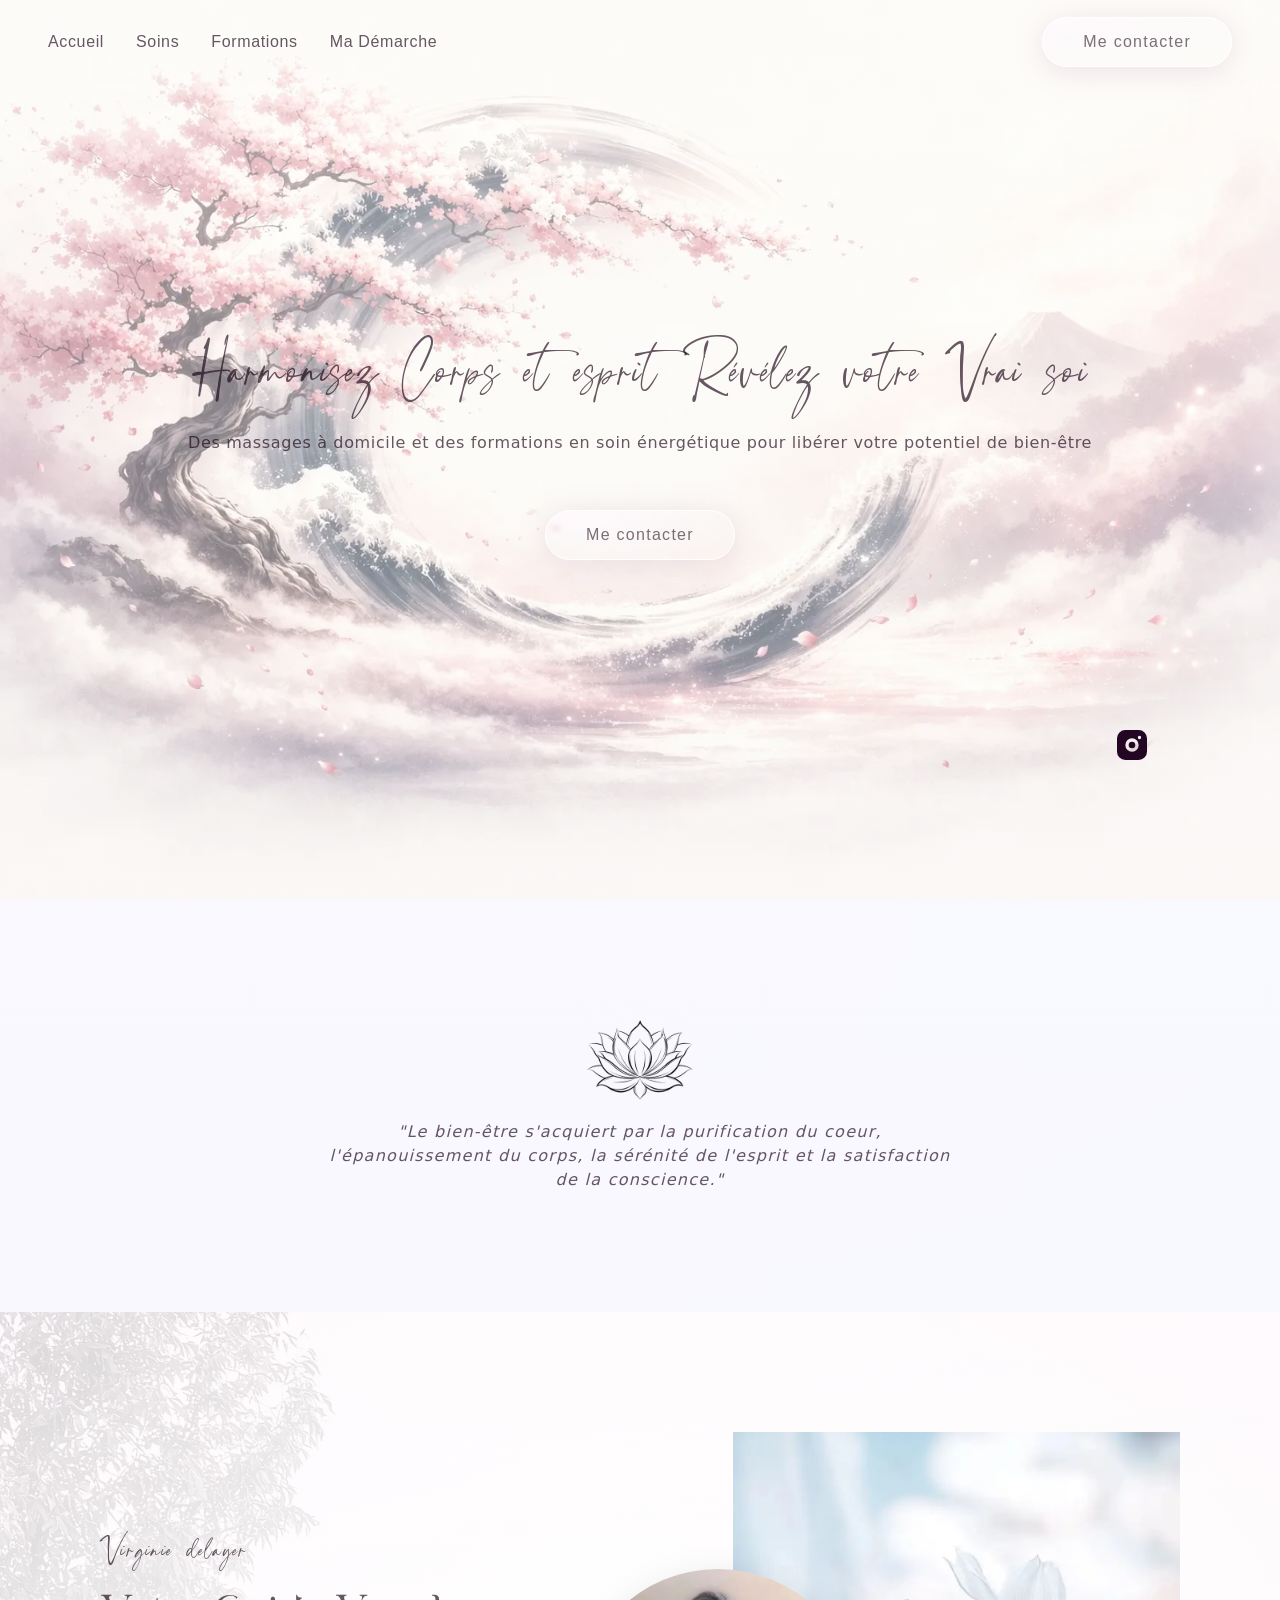
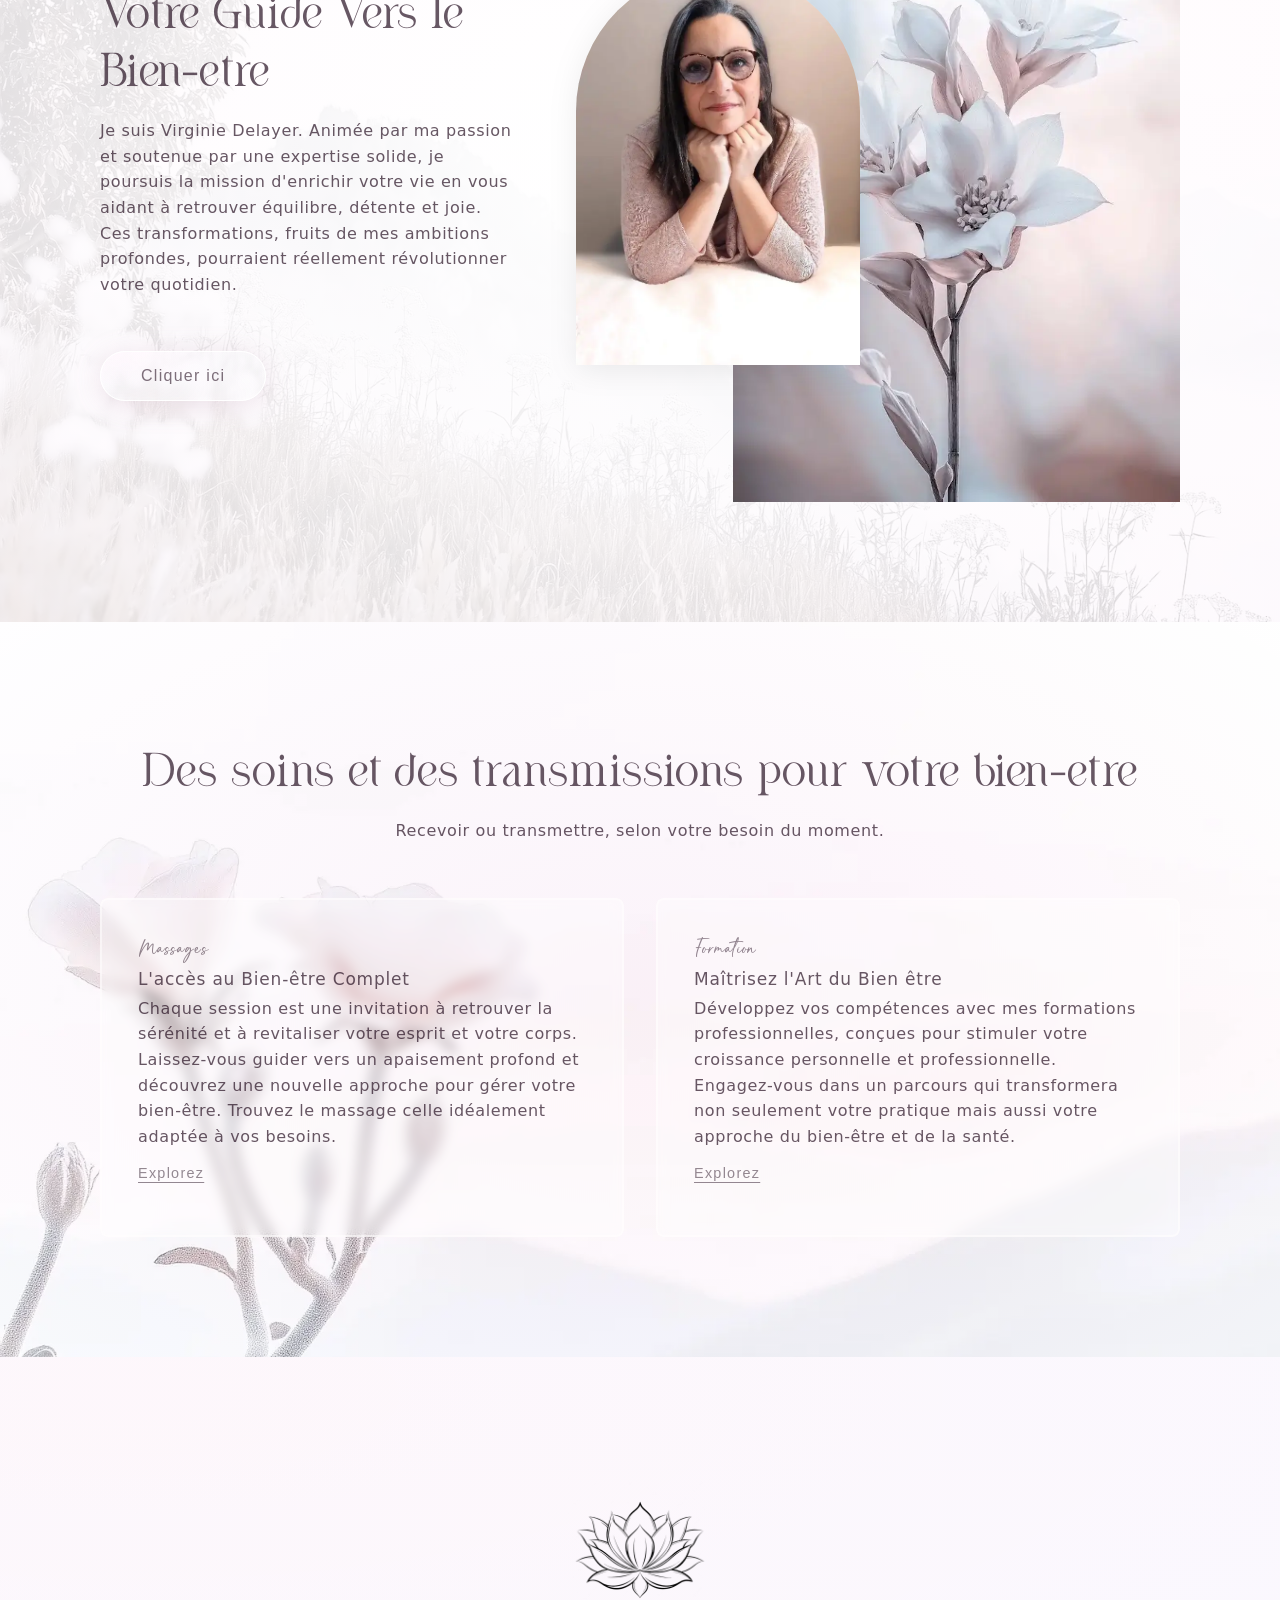
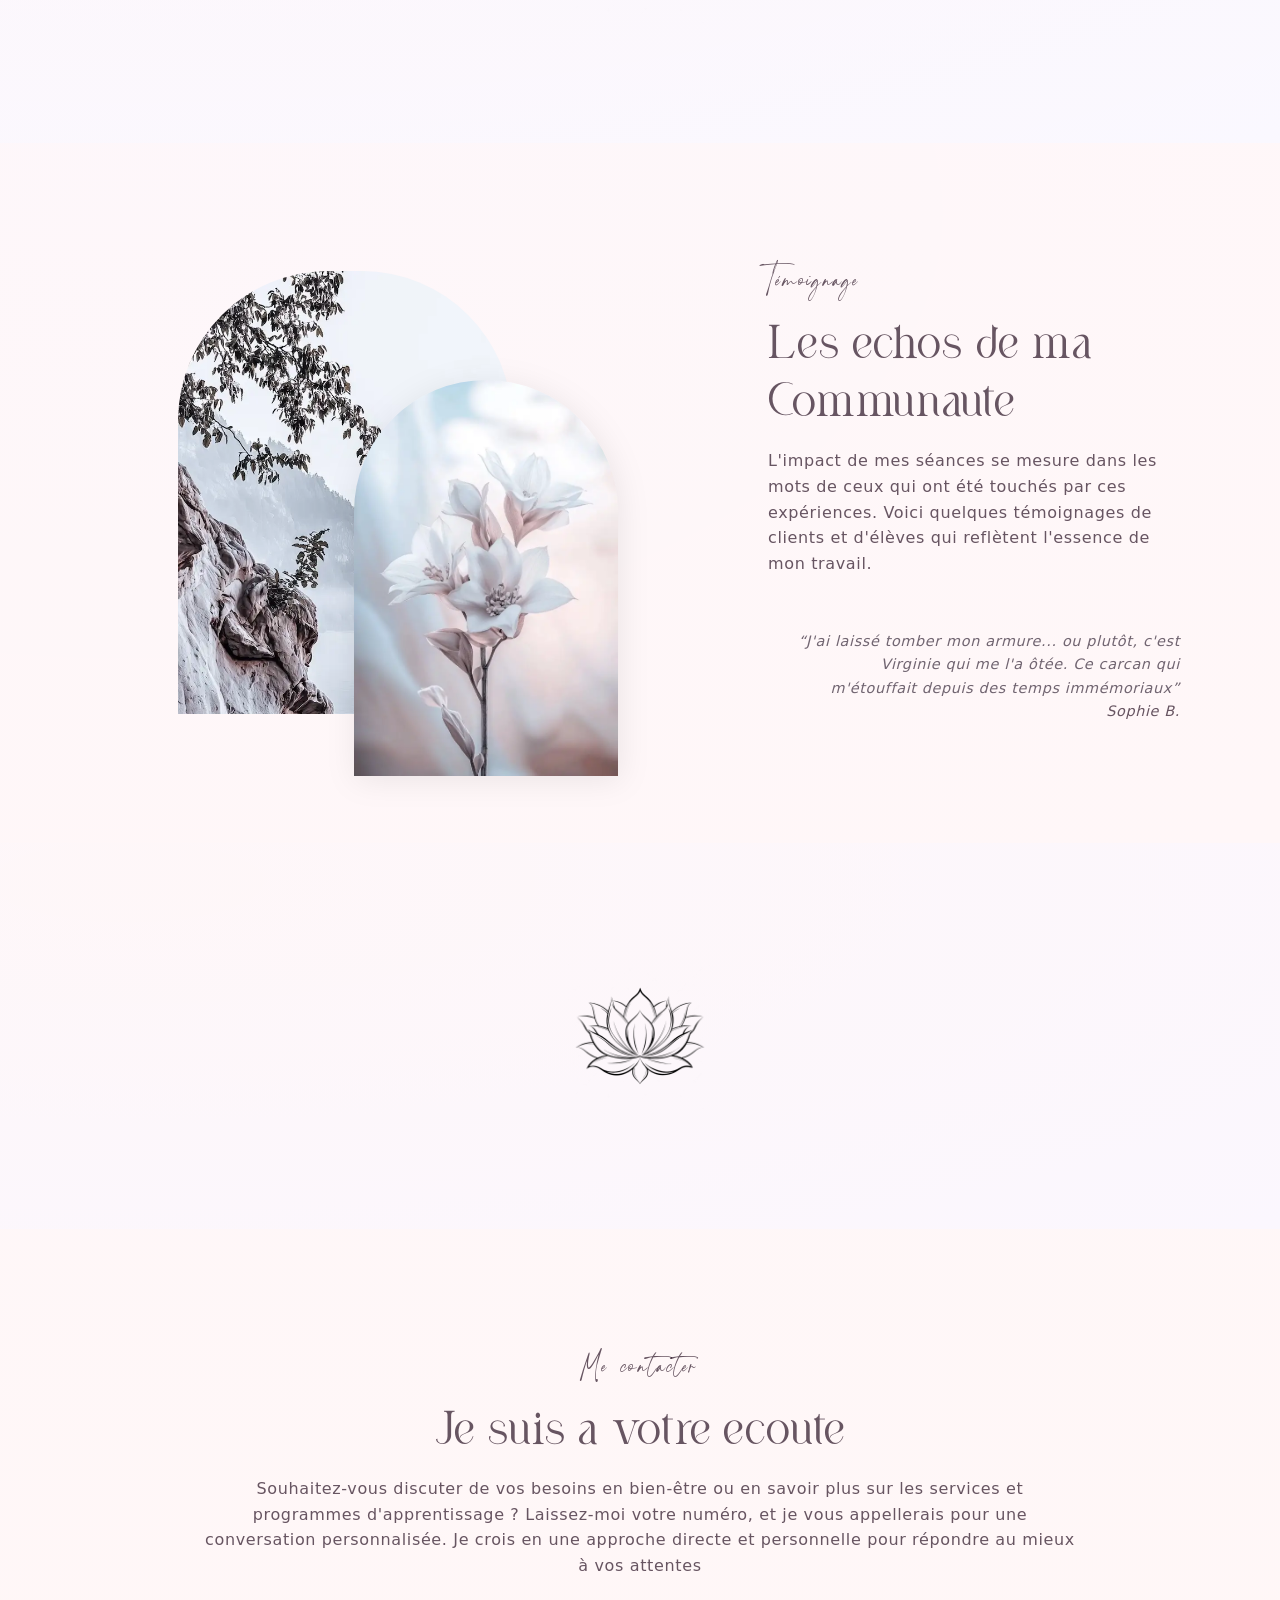
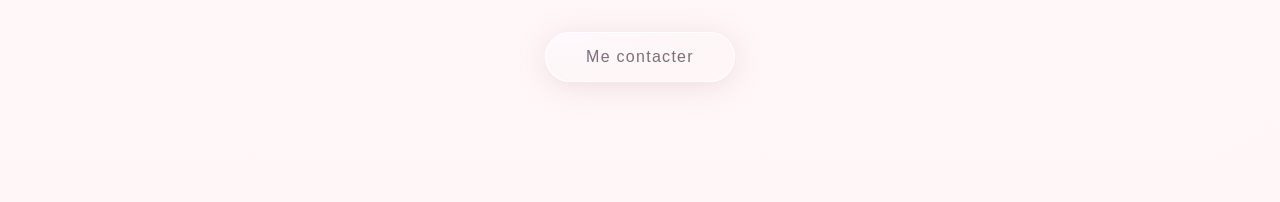
==== commit 1e81f45d: "Add files via upload" ====
--- a/index.html
+++ b/index.html
@@ -4,10 +4,12 @@
 <head>
   <meta charset="UTF-8" />
   <meta name="viewport" content="width=device-width, initial-scale=1.0" />
-  <title>Document</title>
+  <meta name="robots" content="index, follow" />
+  <meta name="author" content="Virginie Delayer" />
+  <title>Massages bien-être & soins énergétiques à Oullins près de Lyon | Virginie Delayer</title>
+  <meta name="description"
+    content="Découvrez les massages bien-être et soins énergétiques proposés par Virginie Delayer à Oullins, près de Lyon. Détente, équilibre et accompagnement personnalisé." />
   <link rel="stylesheet" href="css/style.css" />
-  <meta name="description" content="Massages bien-être, relaxation et soins du corps à Verson. Un espace dédié à la détente et à l’harmonie du corps et de l’esprit.
-  " />
   <link rel="preload" as="image" href="assets/hero-bg.png" fetchpriority="high" />
   <link href="https://unpkg.com/aos@2.3.1/dist/aos.css" rel="stylesheet" />
 </head>
--- a/css/style.css
+++ b/css/style.css
@@ -73,6 +73,7 @@
 }
 .row {
   flex-direction: row;
+  flex-wrap: wrap;
   row-gap: 64px;
 }
 .spb {
@@ -162,9 +163,7 @@
 }
 
 h1 {
-  font-size: 48px;
   font-weight: 300;
-  font-weight: 500;
   color: inherit;
   display: flex;
   flex-direction: column;
@@ -262,7 +261,7 @@
     #f5f4fc29,
     #ffffff00
   );
-  box-shadow: rgb(158 107 138 / 10%) 0px 4px 19px;
+  box-shadow: rgb(158 107 138 / 18%) 0px 4px 30px;
   border: 1px solid rgb(255 255 255);
   border-radius: 50px;
   padding: 12px 40px;
@@ -389,6 +388,12 @@
     linear-gradient(rgb(255 255 255 / 54%), rgb(251 251 251 / 36%)),
     url(../assets/heroFormations.webp);
 }
+#hero.hero_About {
+  background-image: linear-gradient(
+    rgb(255 255 255 / 54%),
+    rgb(251 251 251 / 36%)
+  );
+}
 
 /* Section Quote */
 .quote {
@@ -520,15 +525,75 @@
     #ffffff
   );
   box-shadow: rgb(158 107 117 / 10%) 0px 10px 30px 0px;
-  border-style: solid;
-  border-width: 1px;
-  border-color: rgb(136 36 84 / 6%);
+  border: #fefefe42 1px solid;
   border-radius: 10px;
   padding: 24px;
-  transition:
-    background 400ms,
-    min-height 100ms;
   cursor: pointer;
+}
+
+/* Page About  */
+#about-page {
+  #hero {
+    padding: 180px 24px 140px;
+    min-height: 60vh;
+    background-image:
+      radial-gradient(#c7b8c324, #ffffffbf), url(../assets/deroulement.webp);
+  }
+
+  #intro {
+    .container {
+      max-width: 1240px;
+      gap: 5vw;
+      .about_content-2-left {
+        padding-right: 0;
+      }
+      .about_image {
+        flex: 0 0 480px;
+        .about_image-1 {
+          padding-left: 0vw;
+
+          width: 100%;
+          .about_image-large {
+            width: 100%;
+            max-height: none;
+          }
+        }
+      }
+      .about_image-2 {
+        display: flex;
+        gap: 18px;
+        .virginie {
+          flex: 50%;
+          max-width: 50%;
+          border-radius: 4px;
+          object-fit: cover;
+        }
+      }
+    }
+  }
+
+  #services {
+    background-image:
+      radial-gradient(#e189bb14, #ffffff85), url(../assets/about-avenir-bg.webp);
+  }
+  #about {
+    background-image:
+      radial-gradient(#e189bb14, #ffffff85),
+      url(../assets/about-services-bg.webp);
+    .container {
+      justify-content: end;
+    }
+    .about_content-2-left {
+      flex-flow: column;
+      text-align: right;
+      display: flex;
+      flex: 1 1 480px;
+      max-width: 640px;
+      text-wrap-style: balance;
+
+      padding-right: 0;
+    }
+  }
 }
 
 /* section galerie */
@@ -728,3 +793,42 @@
     opacity: 0.6;
   }
 }
+
+/* Styles pour mobile */
+@media (max-width: 768px) {
+  h1,
+  h2,
+  h3 {
+    line-height: 1.6;
+  }
+  .hide-mobile {
+    display: none;
+  }
+  nav {
+    justify-content: center;
+    padding: 14px;
+    align-items: center;
+    backdrop-filter: blur(2px);
+    background: radial-gradient(
+      ellipse farthest-corner at 10% 10%,
+      #fff8fdcf,
+      #f5f4fc29,
+      #ffffff00
+    );
+    box-shadow: rgb(158 107 138 / 18%) 0px 4px 30px;
+    border: 1px solid rgb #ffffff (255 255 255);
+    .btn {
+      display: none;
+    }
+  }
+  nav .navLinks {
+    gap: 18px;
+  }
+
+  #soins,
+  #formations {
+    .article {
+      width: 100%;
+    }
+  }
+}
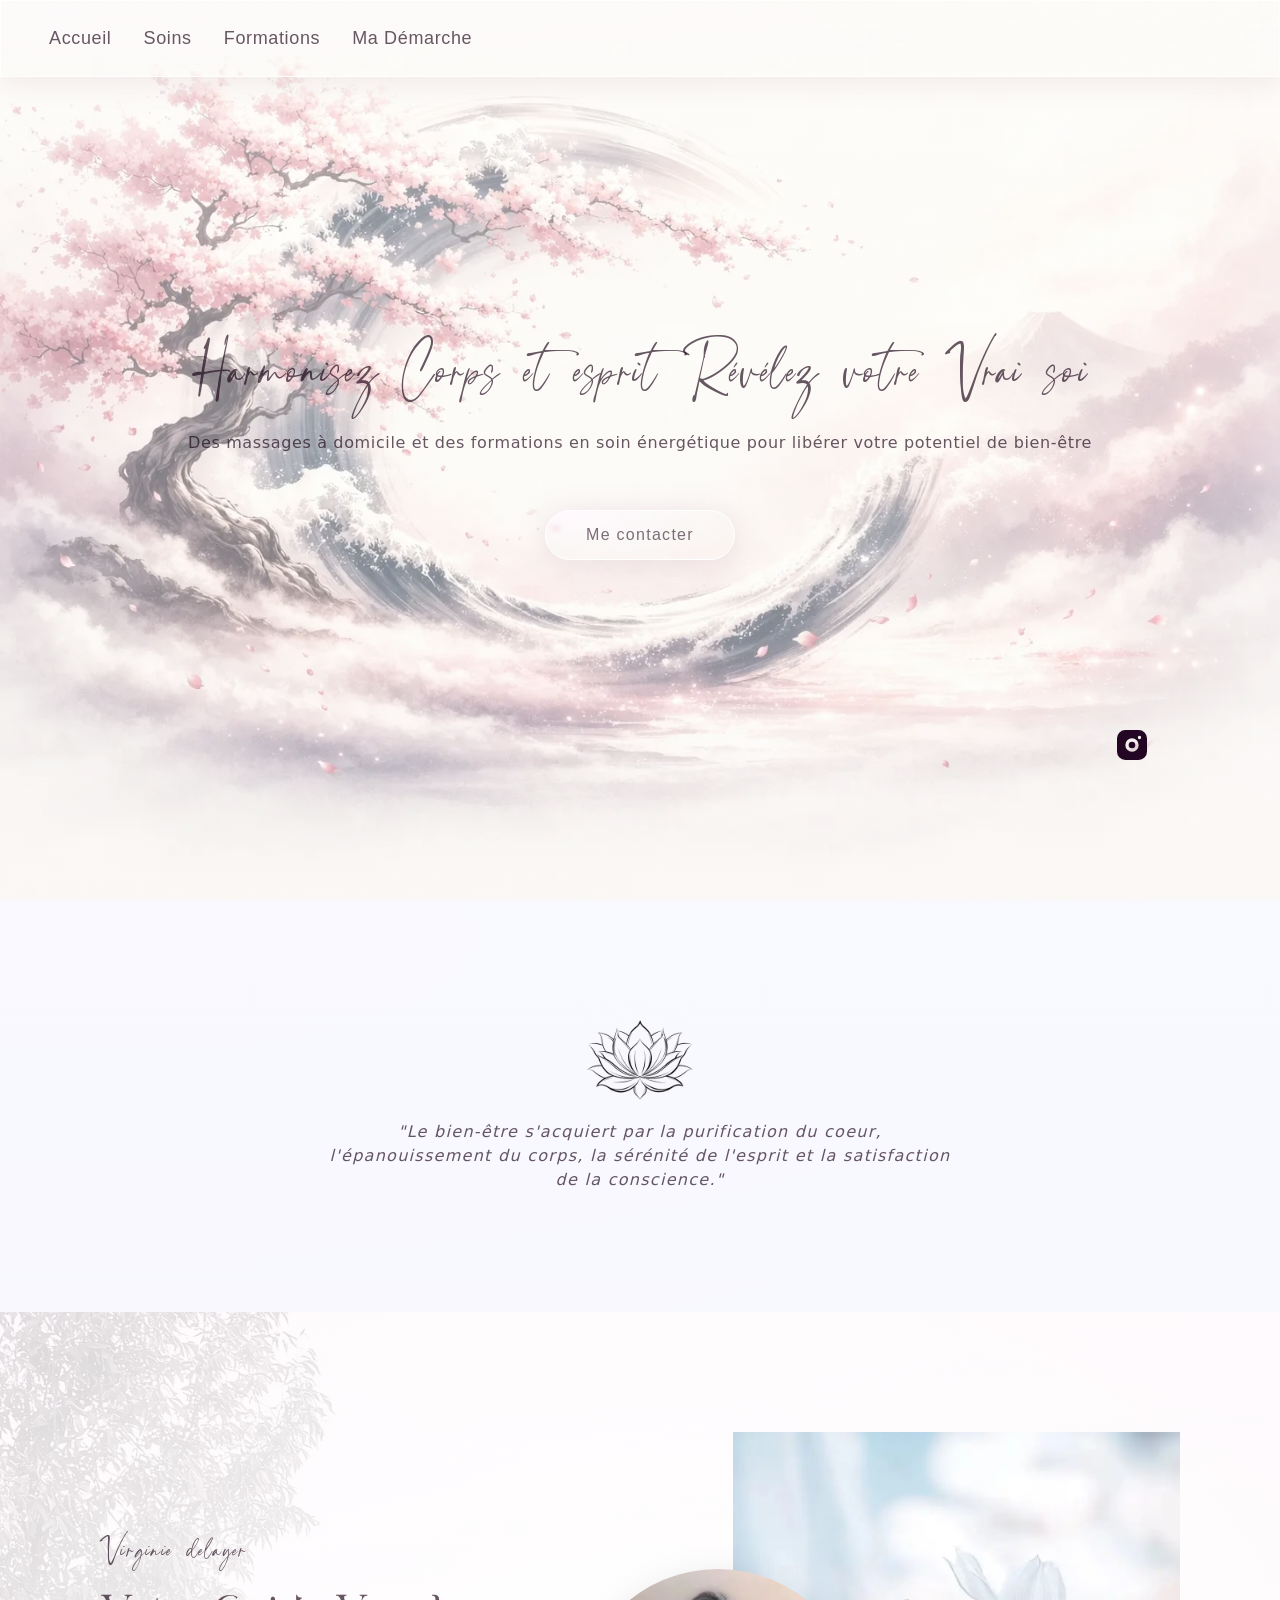
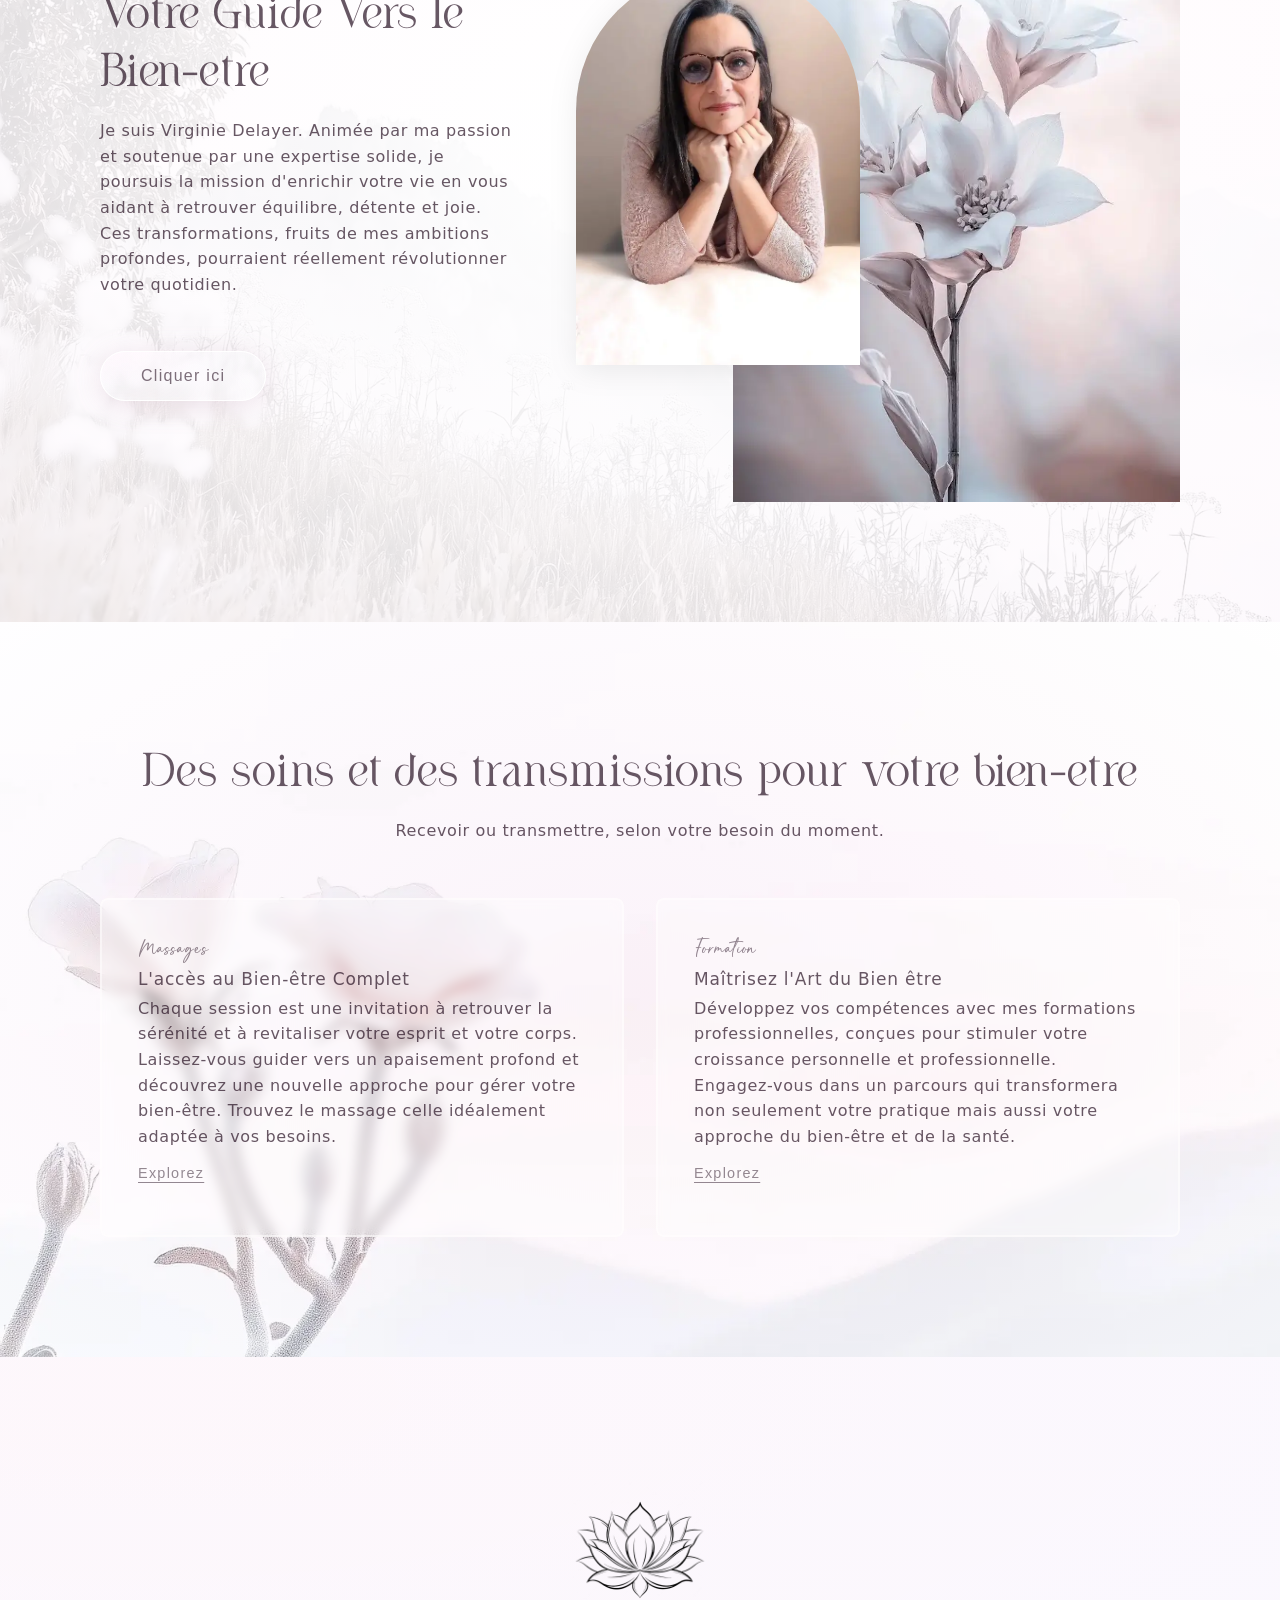
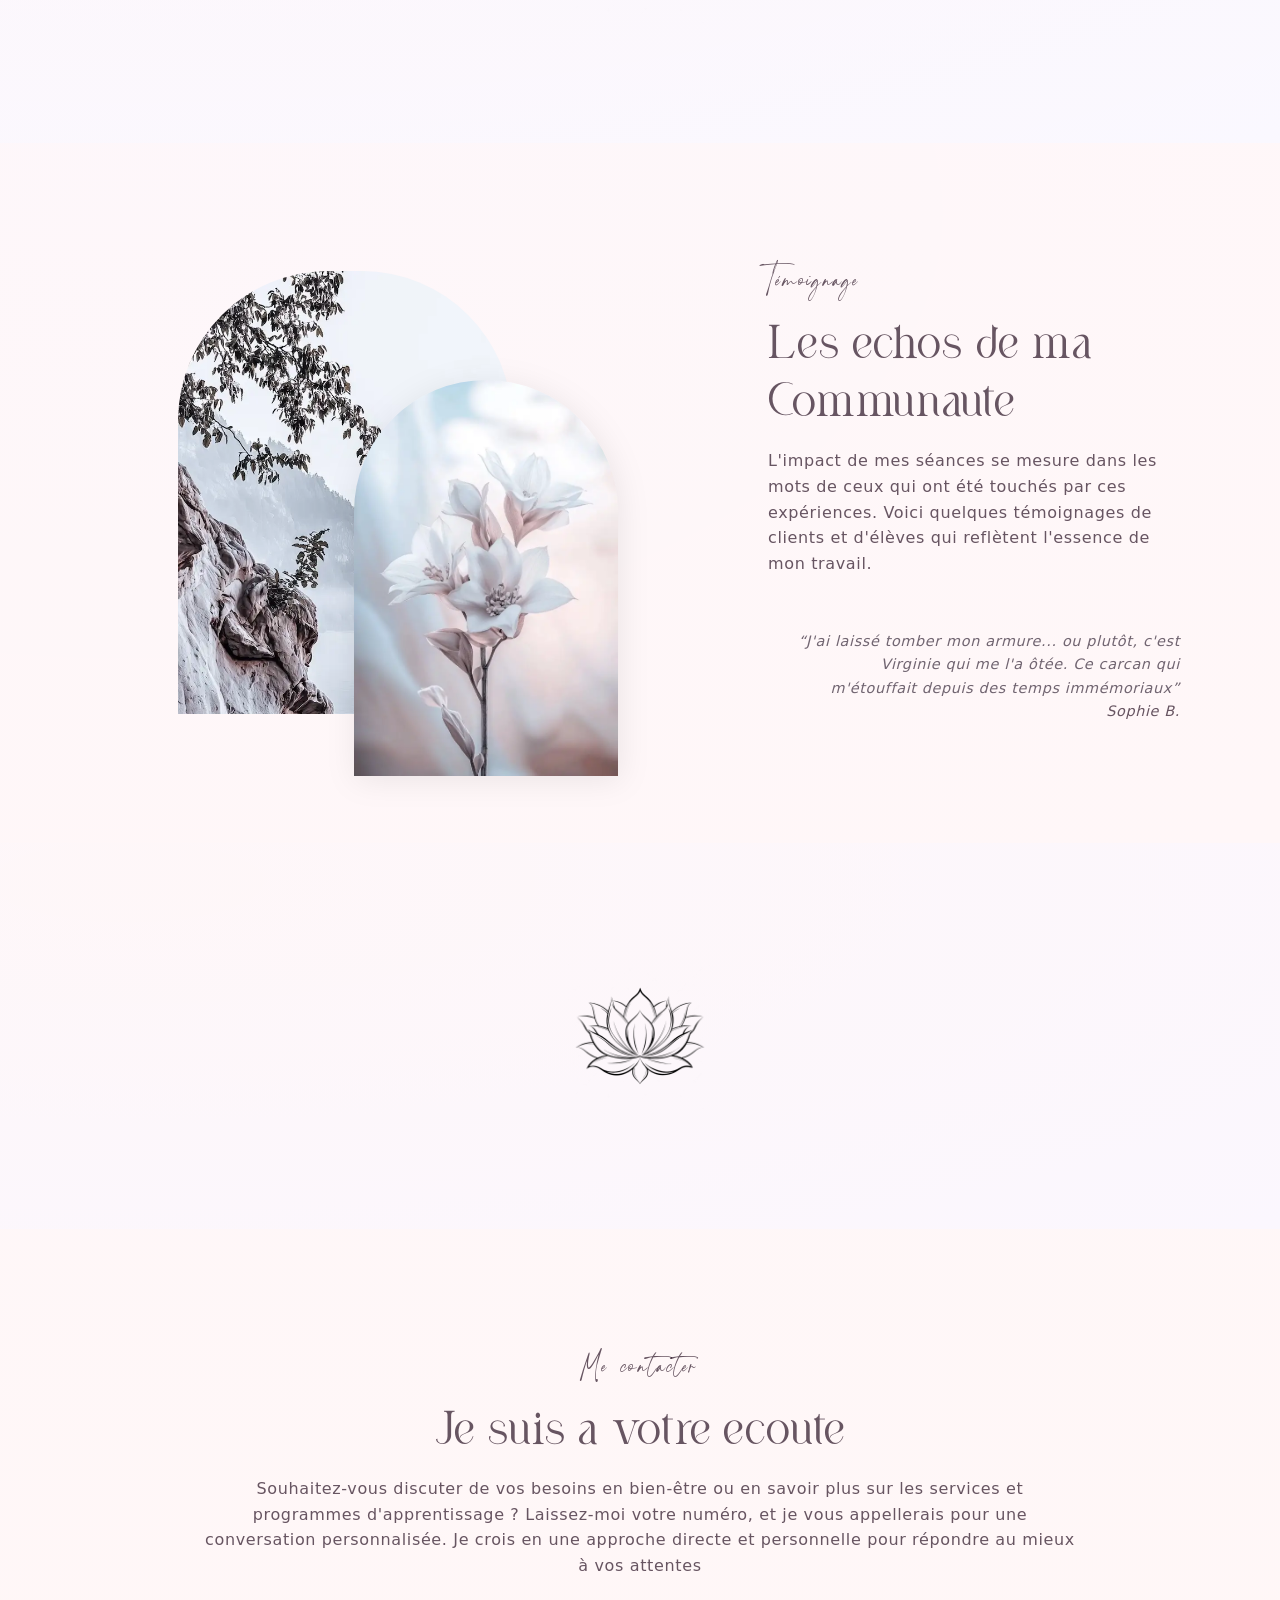
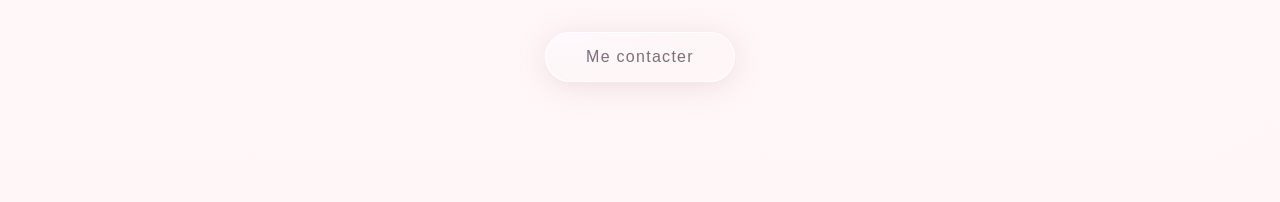
==== commit fb359a59: "Add files via upload" ====
--- a/index.html
+++ b/index.html
@@ -12,6 +12,7 @@
   <link rel="stylesheet" href="css/style.css" />
   <link rel="preload" as="image" href="assets/hero-bg.png" fetchpriority="high" />
   <link href="https://unpkg.com/aos@2.3.1/dist/aos.css" rel="stylesheet" />
+  <link rel="icon" type="image/avif" href="/assets/logo-60.avif">
 </head>
 
 <body>
@@ -42,9 +43,9 @@
         <a href="a-propos-massotherapeute-virginiedelayer.html">Ma démarche</a>
       </div>
       <img src="" alt="" class="logo" />
-      <div class="socials">
+      <!-- <div class="socials">
         <a href="mailto:virginiedelayerbienetre@gmail.com" class="btn">Me contacter</a>
-      </div>
+      </div> -->
     </nav>
 
     <!-- Content -->
--- a/css/style.css
+++ b/css/style.css
@@ -342,17 +342,22 @@
   inset: auto 10vw 10vw auto;
 }
 nav {
-  position: absolute;
-  inset: 0 0 auto 0;
-  display: flex;
-  justify-content: space-between;
-  padding: 17px 48px;
-  align-items: center;
+    position: absolute;
+    inset: 0 0 auto 0;
+    display: flex;
+    justify-content: space-between;
+    padding: 24px 48px;
+    align-items: center;
+    backdrop-filter: blur(1px);
+    background: radial-gradient(ellipse farthest-corner at 10% 10%, #fff8fd54, #f5f4fc0d, #ffffff00);
+    box-shadow: rgb(158 107 138 / 14%) 0px 4px 30px;
+    border: 1px solid rgb(255 255 255 / 83%);
   .navLinks {
     display: flex;
     gap: 32px;
     text-transform: capitalize;
     letter-spacing: 0.04rem;
+    font-size: 18px;
   }
   .socials {
     display: flex;
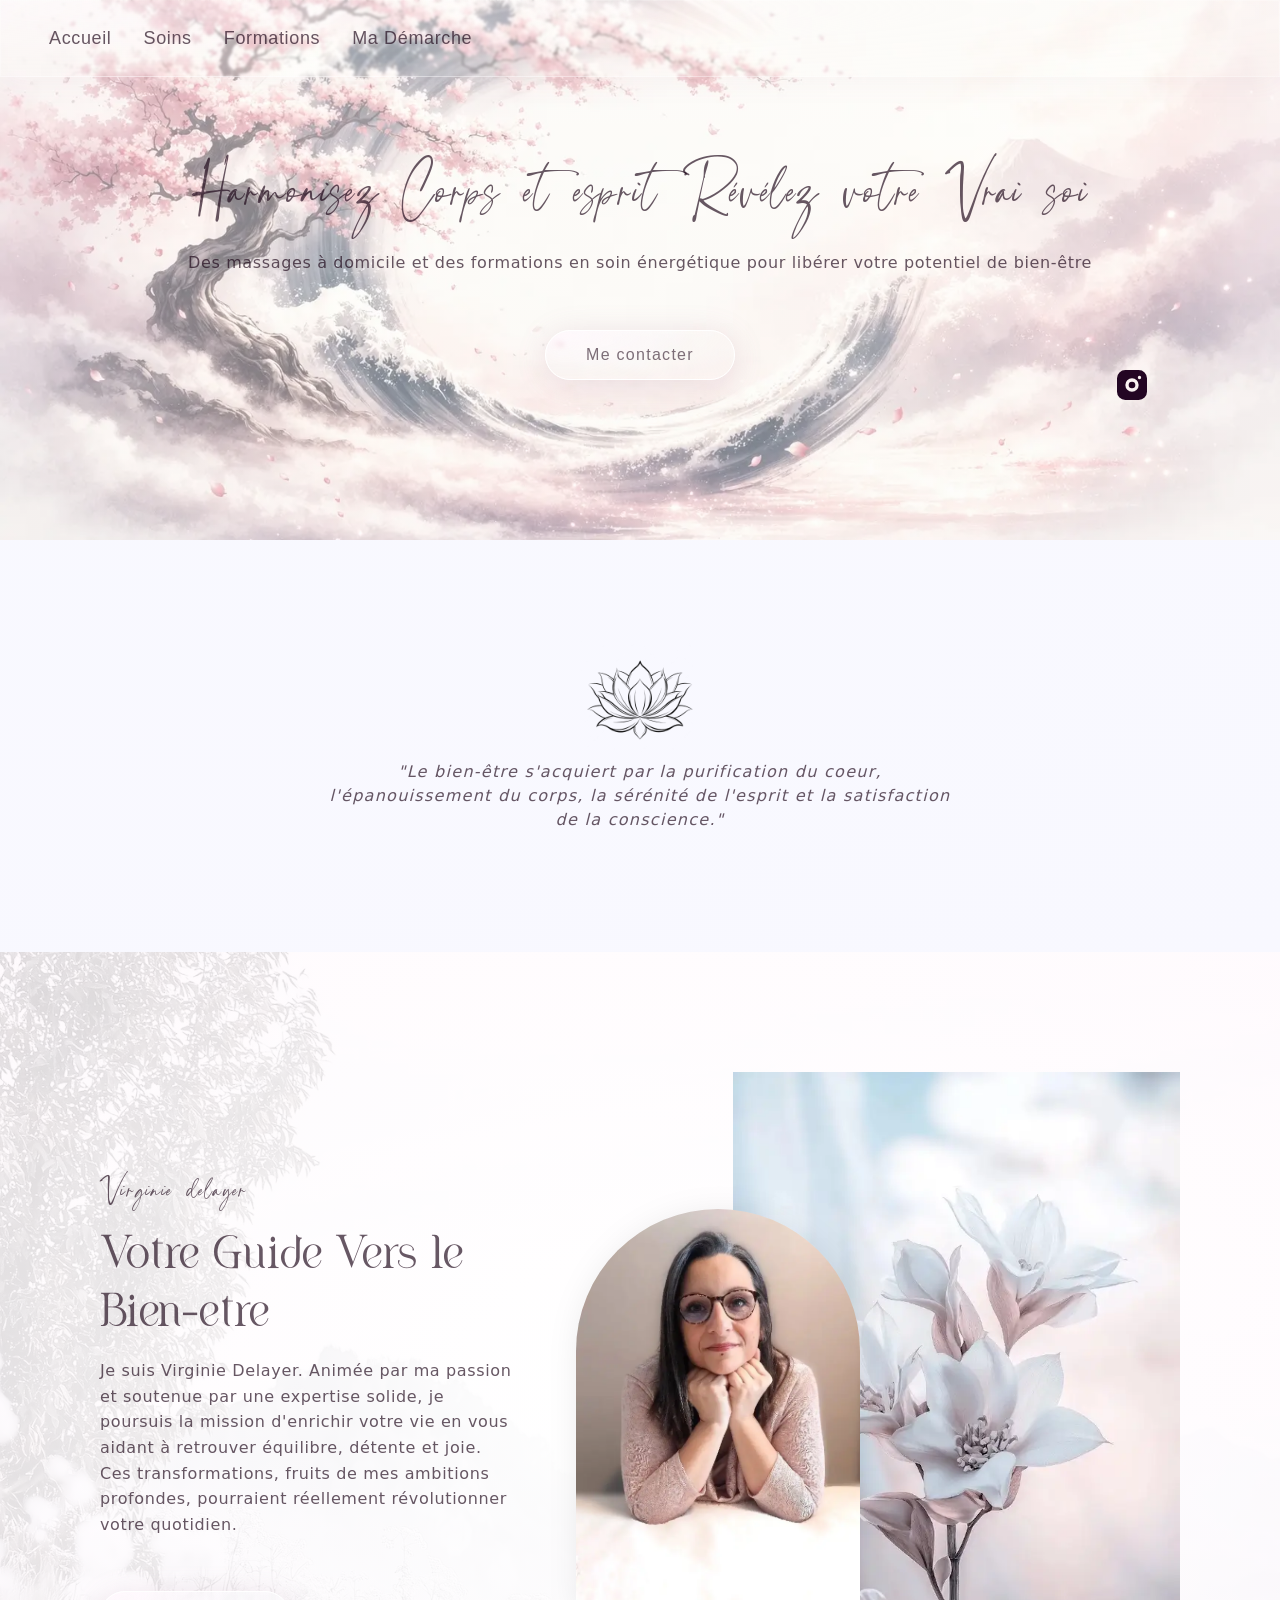
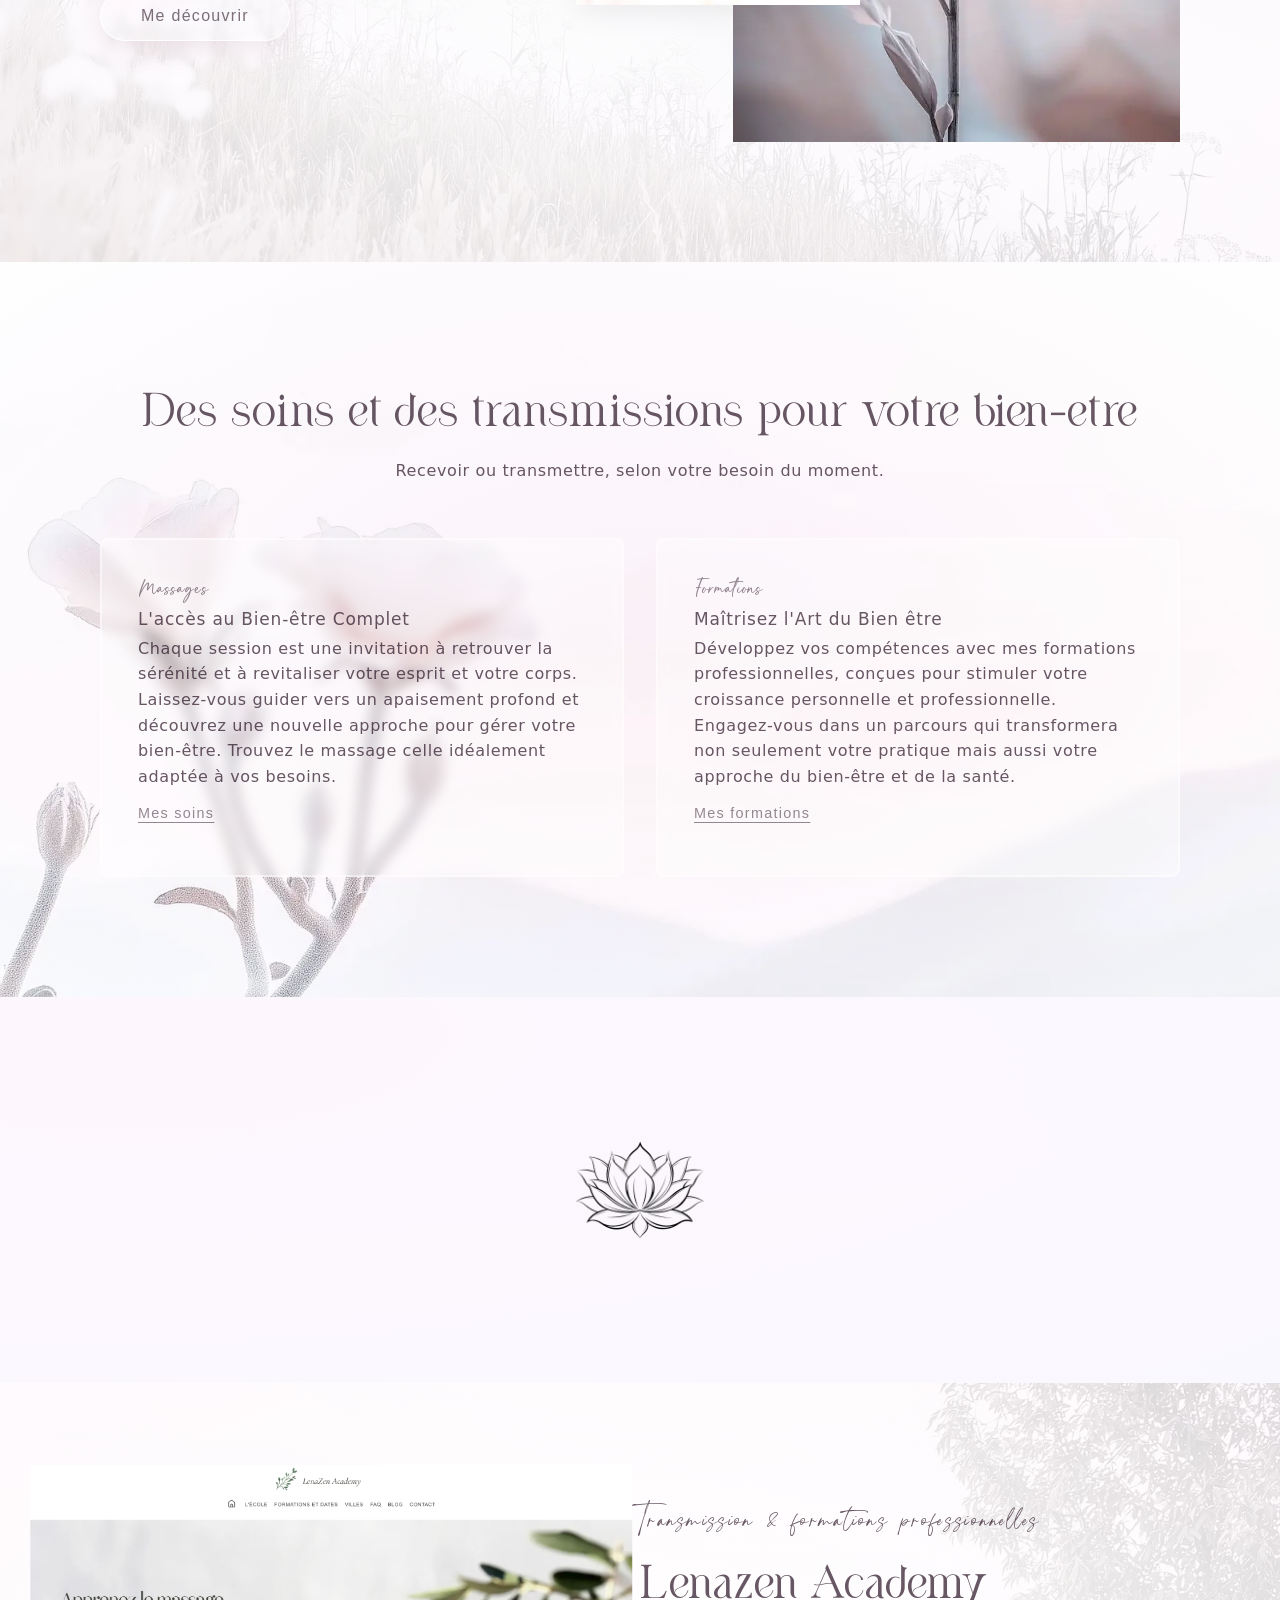
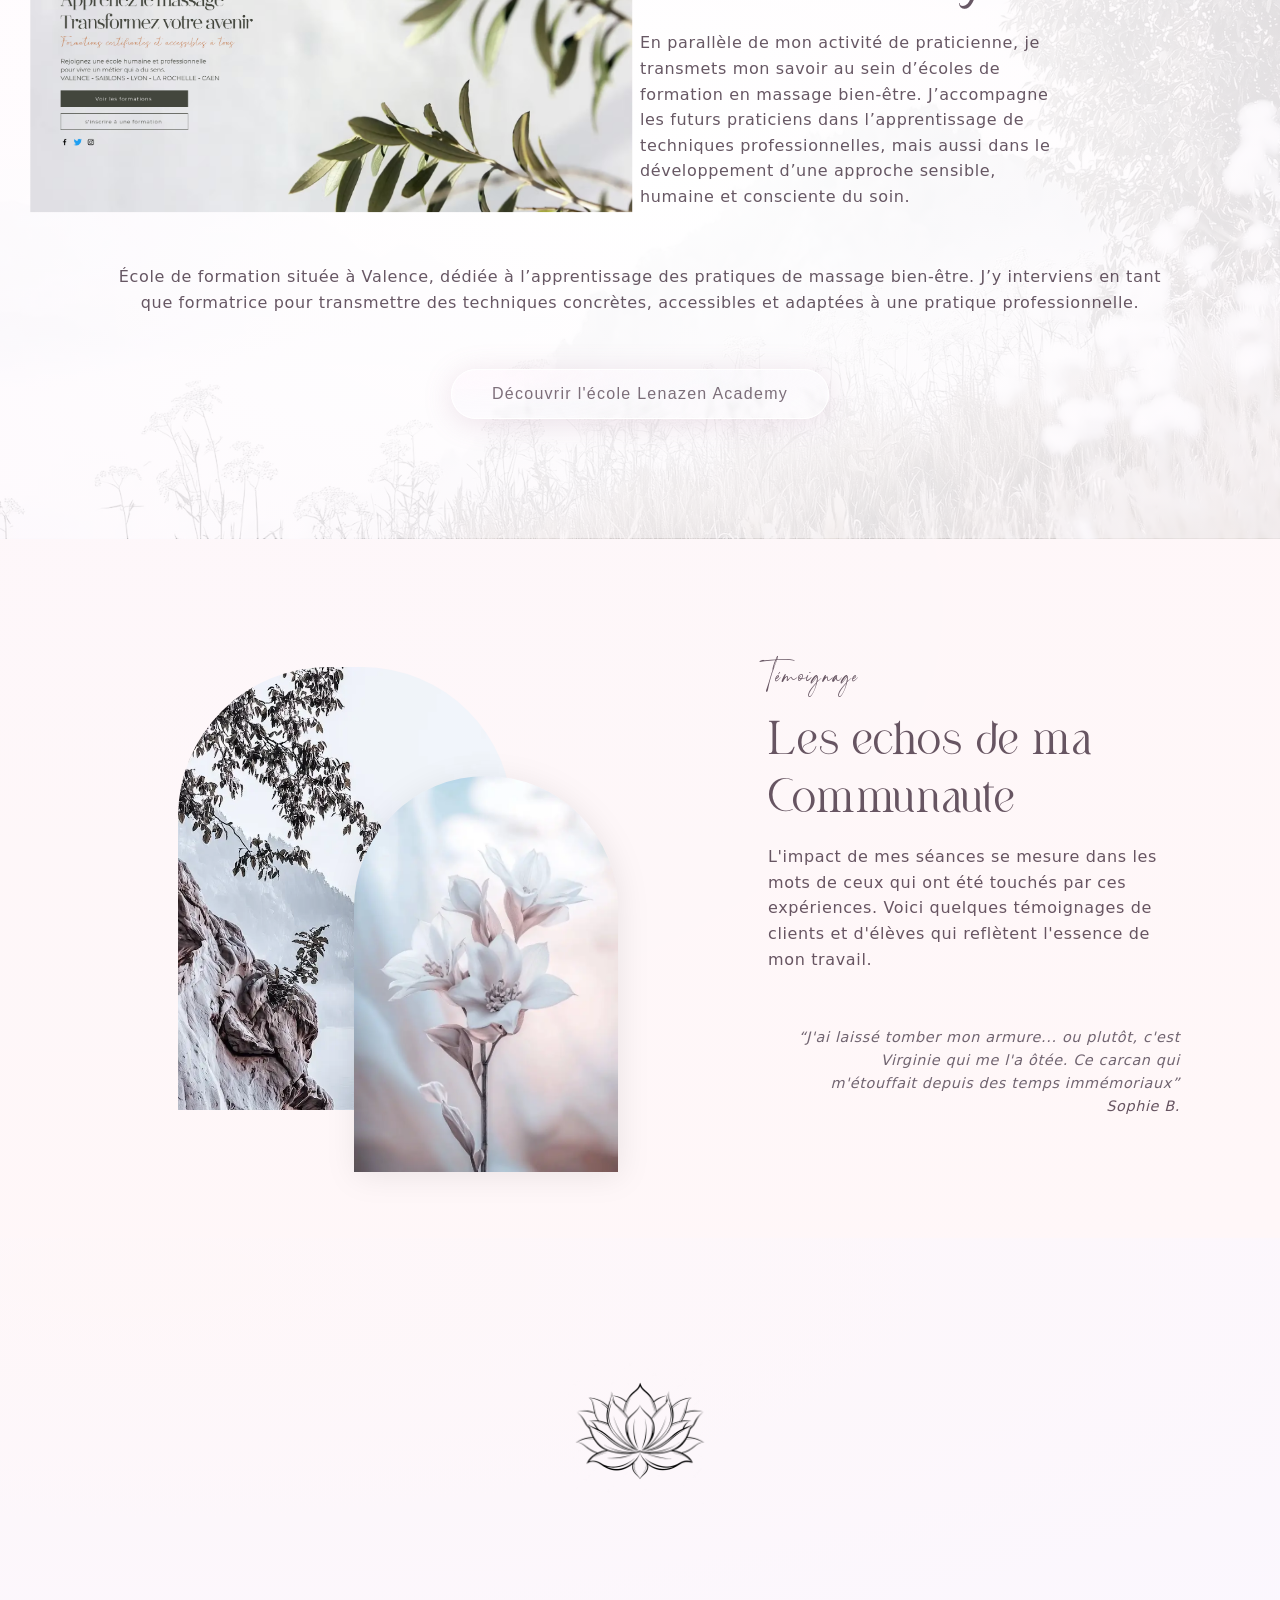
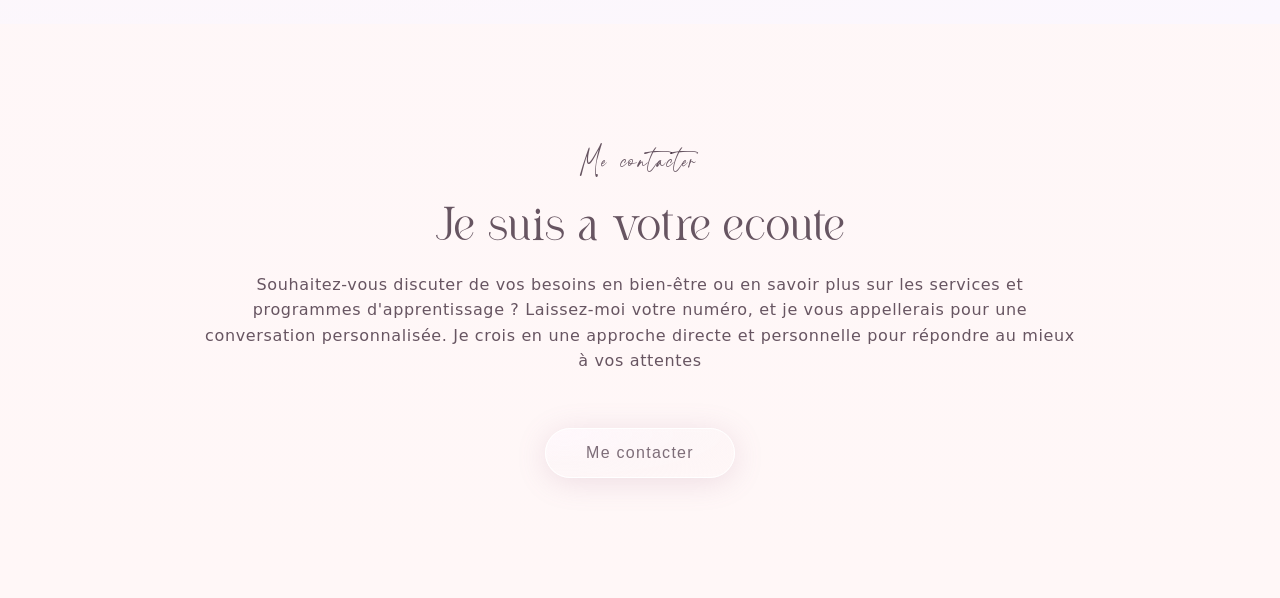
==== commit 34be8593: "Add files via upload" ====
--- a/index.html
+++ b/index.html
@@ -86,7 +86,7 @@
           transformations, fruits de mes ambitions profondes, pourraient
           réellement révolutionner votre quotidien.
         </p>
-        <a href="" class="btn">Cliquer ici</a>
+        <a href="./a-propos-massotherapeute-virginiedelayer.html" class="btn">Me découvrir</a>
       </div>
       <div class="about_image">
         <div class="about_image-1">
@@ -124,11 +124,11 @@
             gérer votre bien-être. Trouvez le massage celle idéalement adaptée
             à vos besoins.
           </p>
-          <a href="" class="link">Explorez</a>
+          <a href="./massages-soins.html" class="link">Mes soins</a>
         </div>
         <div class="card">
           <h3>
-            <span>Formation</span>
+            <span>Formations</span>
             Maîtrisez l'Art du Bien être
           </h3>
           <p>
@@ -138,7 +138,7 @@
             non seulement votre pratique mais aussi votre approche du
             bien-être et de la santé.
           </p>
-          <a href="" class="link">Explorez</a>
+          <a href="formations-massotherapie.html" class="link">Mes formations</a>
         </div>
       </div>
     </div>
@@ -148,6 +148,43 @@
   <section class="paddingSection separatorSection bg-2">
     <div class="container">
       <img src="assets/lotus.webp" alt="fleur de lotus" />
+    </div>
+  </section>
+
+
+  <!-- Ecole Lenazen-->
+
+  <section class="paddingSection reverse" id="about">
+    <div class="container row">
+      <div class="about_content-2-left reverse">
+        <h2 data-aos="fade-zoom-in" data-aos-duration="800">
+          Transmission & formations professionnelles
+          <br />
+          <span>Lenazen Academy</span>
+        </h2>
+        <p data-aos="fade-zoom-in" data-aos-duration="800" data-aos-delay="100" class="mb-6vh">
+          En parallèle de mon activité de praticienne, je transmets mon savoir au sein
+          d’écoles de formation en massage bien-être. J’accompagne les futurs praticiens
+          dans l’apprentissage de techniques professionnelles, mais aussi dans le
+          développement d’une approche sensible, humaine et consciente du soin.
+
+        </p>
+      </div>
+      <div class="about_image">
+        <div class="about_image-1">
+          <img class="about_image-large reverse" src="assets/lenazen-academy.png" loading="lazy"
+            sizes="(max-width: 1026px) 100vw, 1026px" srcset="assets/lenazen-academy.png" alt="fleur iris" />
+        </div>
+      </div>
+    </div>
+    <div class="container reverse">
+
+      <p data-aos="fade-zoom-in" data-aos-duration="800" data-aos-delay="100" class="mb-6vh">
+        École de formation située à Valence, dédiée à l’apprentissage des pratiques
+        de massage bien-être. J’y interviens en tant que formatrice pour transmettre
+        des techniques concrètes, accessibles et adaptées à une pratique professionnelle.
+      </p>
+      <a href="https://www.lenazenacademy.fr/" class="btn">Découvrir l'école Lenazen Academy</a>
     </div>
   </section>
 
--- a/css/style.css
+++ b/css/style.css
@@ -342,16 +342,21 @@
   inset: auto 10vw 10vw auto;
 }
 nav {
-    position: absolute;
-    inset: 0 0 auto 0;
-    display: flex;
-    justify-content: space-between;
-    padding: 24px 48px;
-    align-items: center;
-    backdrop-filter: blur(1px);
-    background: radial-gradient(ellipse farthest-corner at 10% 10%, #fff8fd54, #f5f4fc0d, #ffffff00);
-    box-shadow: rgb(158 107 138 / 14%) 0px 4px 30px;
-    border: 1px solid rgb(255 255 255 / 83%);
+  position: absolute;
+  inset: 0 0 auto 0;
+  display: flex;
+  justify-content: space-between;
+  padding: 24px 48px;
+  align-items: center;
+  backdrop-filter: blur(1px);
+  background: radial-gradient(
+    ellipse farthest-corner at 10% 10%,
+    #fff8fd54,
+    #f5f4fc0d,
+    #ffffff00
+  );
+  box-shadow: rgb(158 107 138 / 6%) 0px 4px 30px;
+  border: 1px solid rgb(255 255 255 / 28%);
   .navLinks {
     display: flex;
     gap: 32px;
@@ -372,7 +377,7 @@
 /* Section Hero */
 #hero {
   position: relative;
-  min-height: 100vh;
+  min-height: 60vh;
   background-image:
     linear-gradient(rgb(255 255 255 / 54%), rgb(251 251 251 / 36%)),
     url(../assets/hero-bg.webp);
@@ -422,6 +427,18 @@
   background-position: center, center;
   background-size: cover, cover;
   background-repeat: no-repeat, no-repeat;
+}
+#about.reverse {
+  transform: scale(-1, 1);
+  .reverse {
+    transform: scale(-1, 1);
+  }
+  .about_image-large {
+    scale: 1.3;
+  }
+  .about_image-1 {
+    margin-bottom: 10vh;
+  }
 }
 
 .about_content-2-left {
@@ -599,6 +616,23 @@
       padding-right: 0;
     }
   }
+  #ecoles {
+    background-image:
+      radial-gradient(#e189bb14, #ffffff85), url(../assets/about-avenir-bg.webp);
+    background-position: center, center;
+    background-size: cover, cover;
+    background-repeat: no-repeat, no-repeat;
+    h2 {
+      margin-bottom: 6vh;
+    }
+    ul {
+      list-style: none;
+      margin-block: 24px;
+      gap: 2px;
+      display: flex;
+      flex-direction: column;
+    }
+  }
 }
 
 /* section galerie */
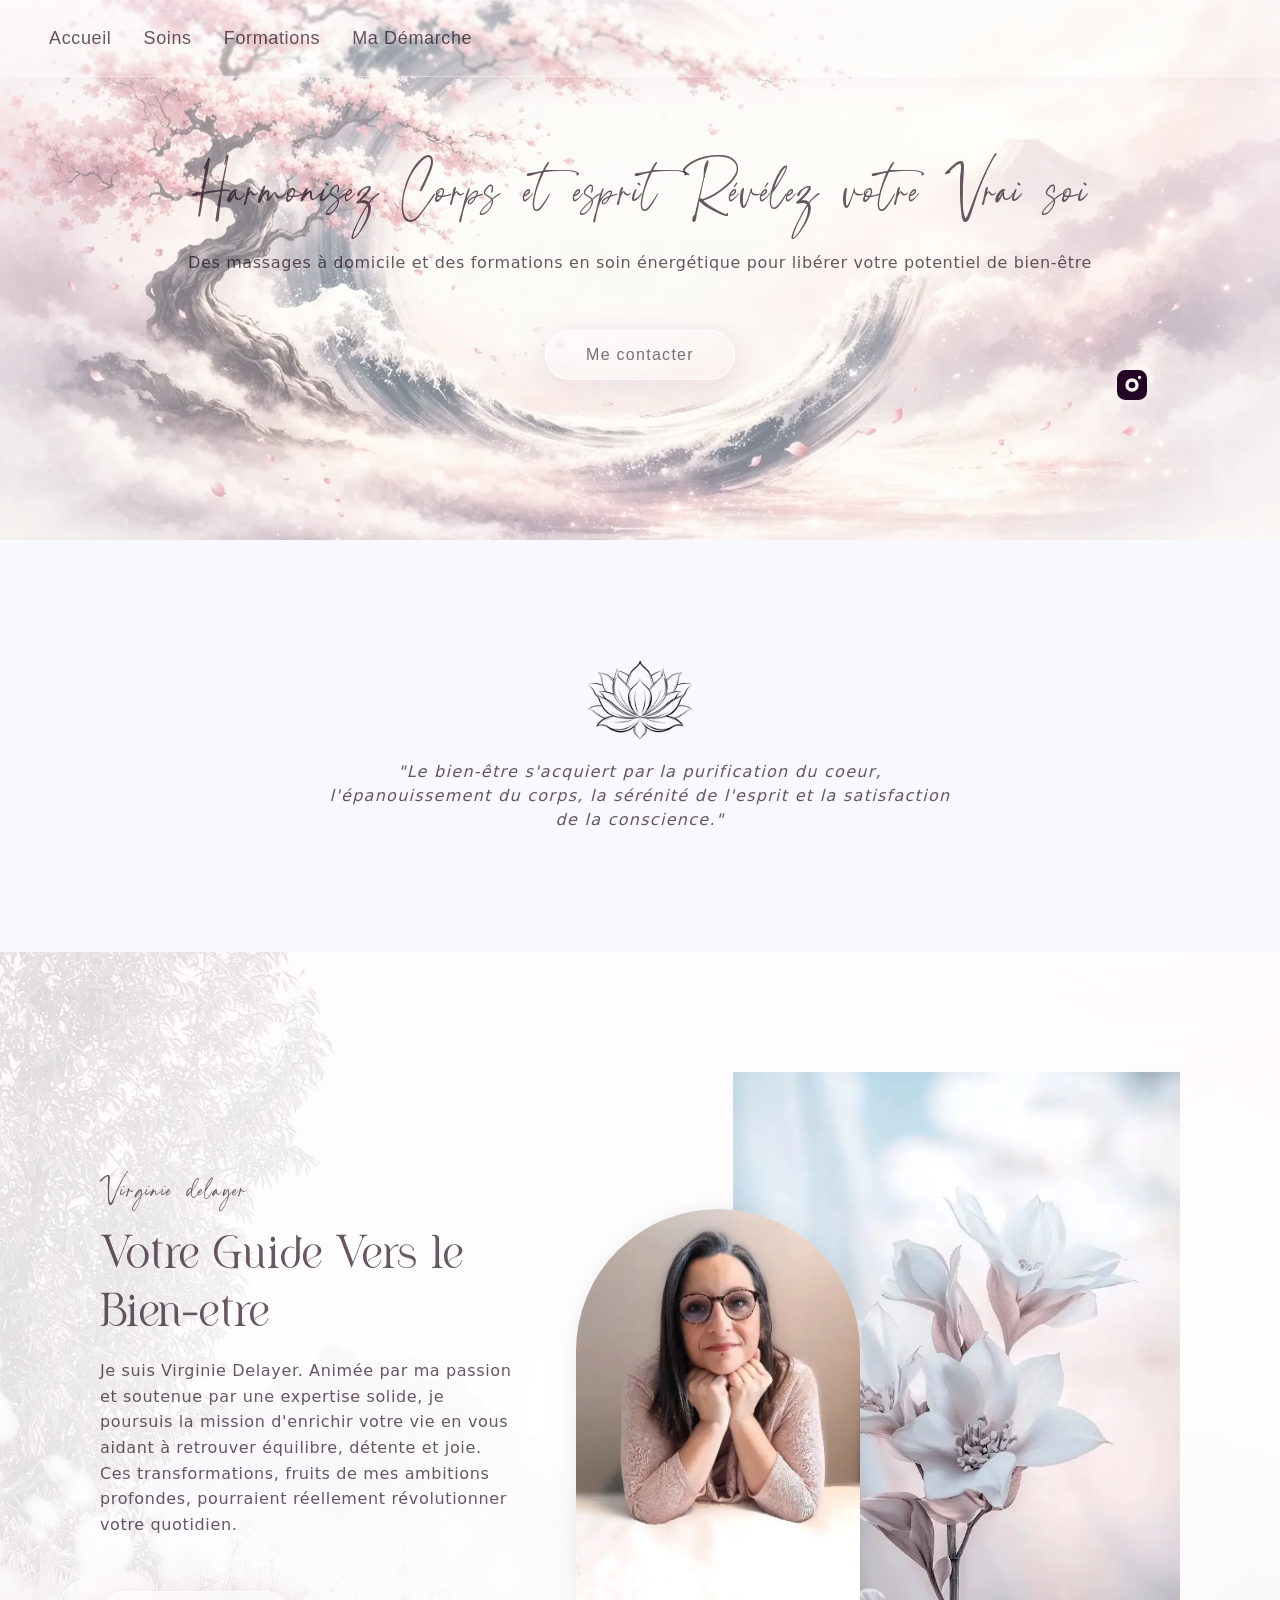
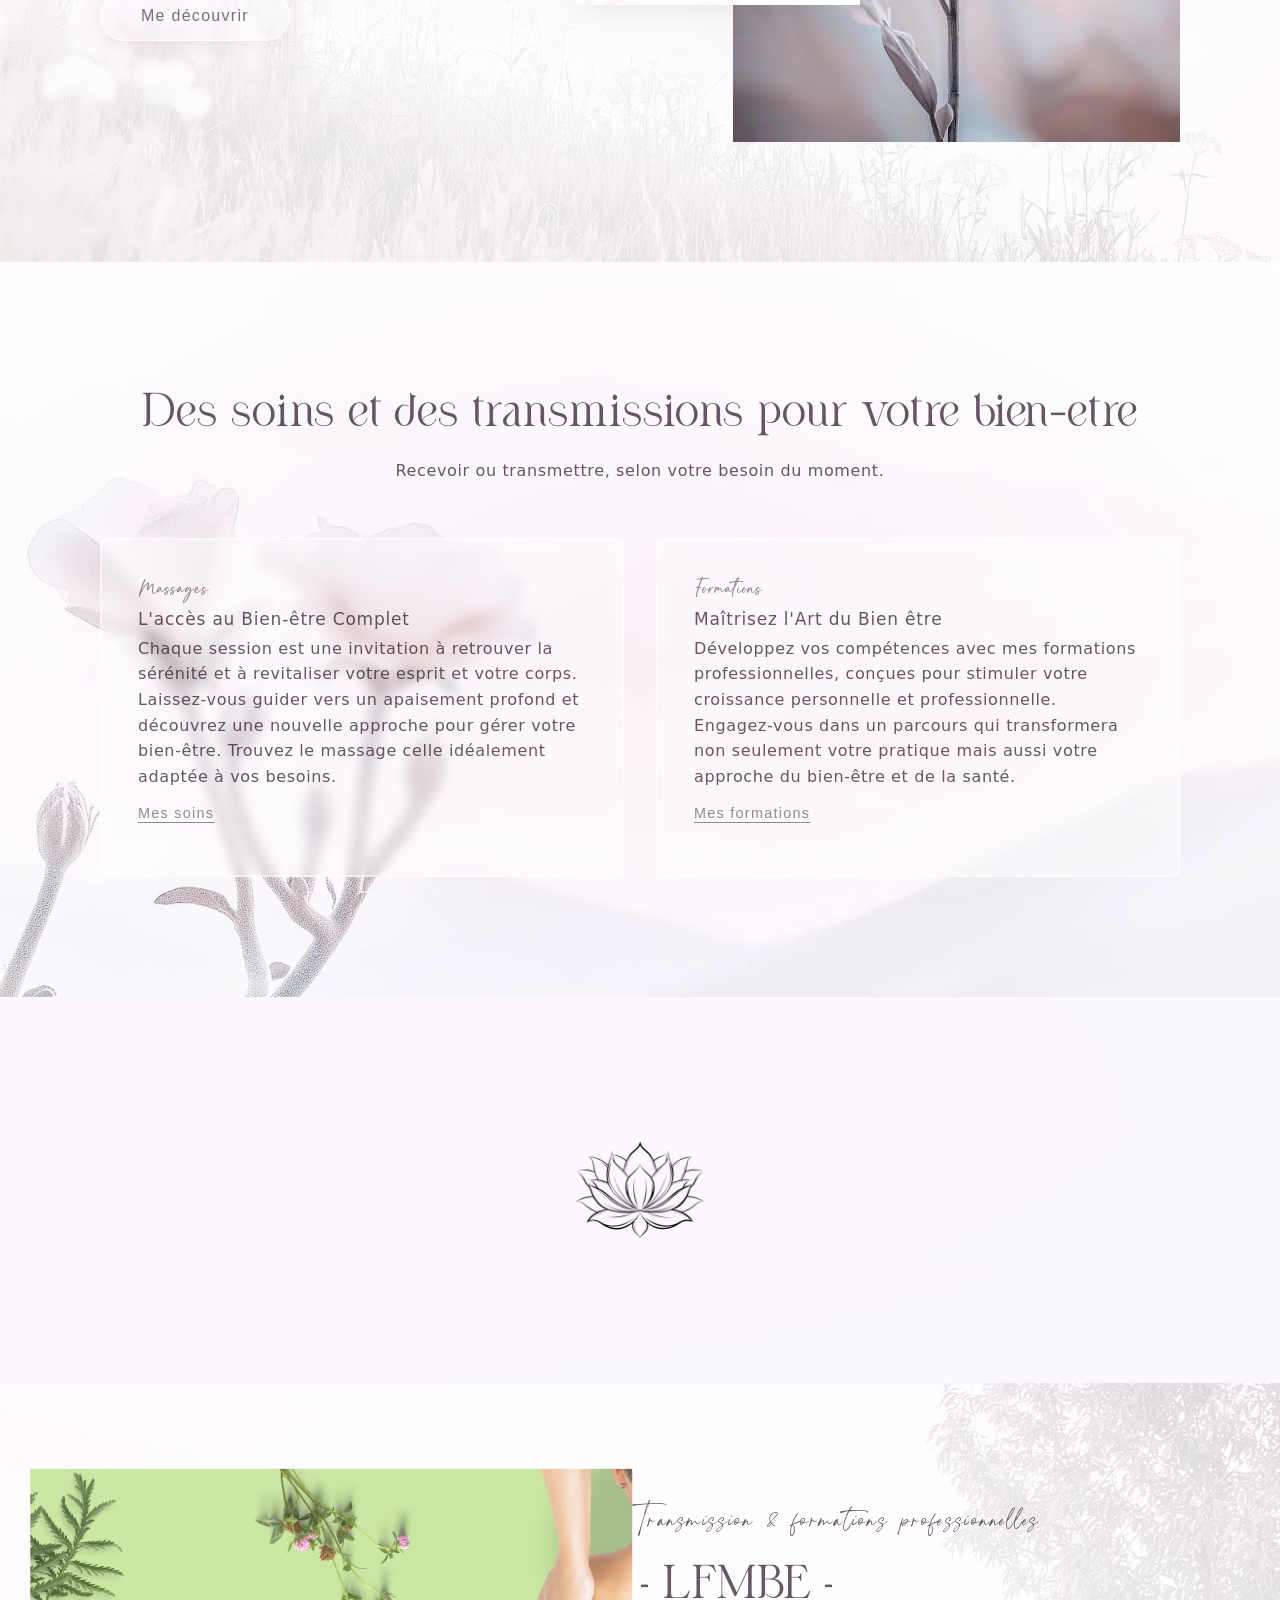
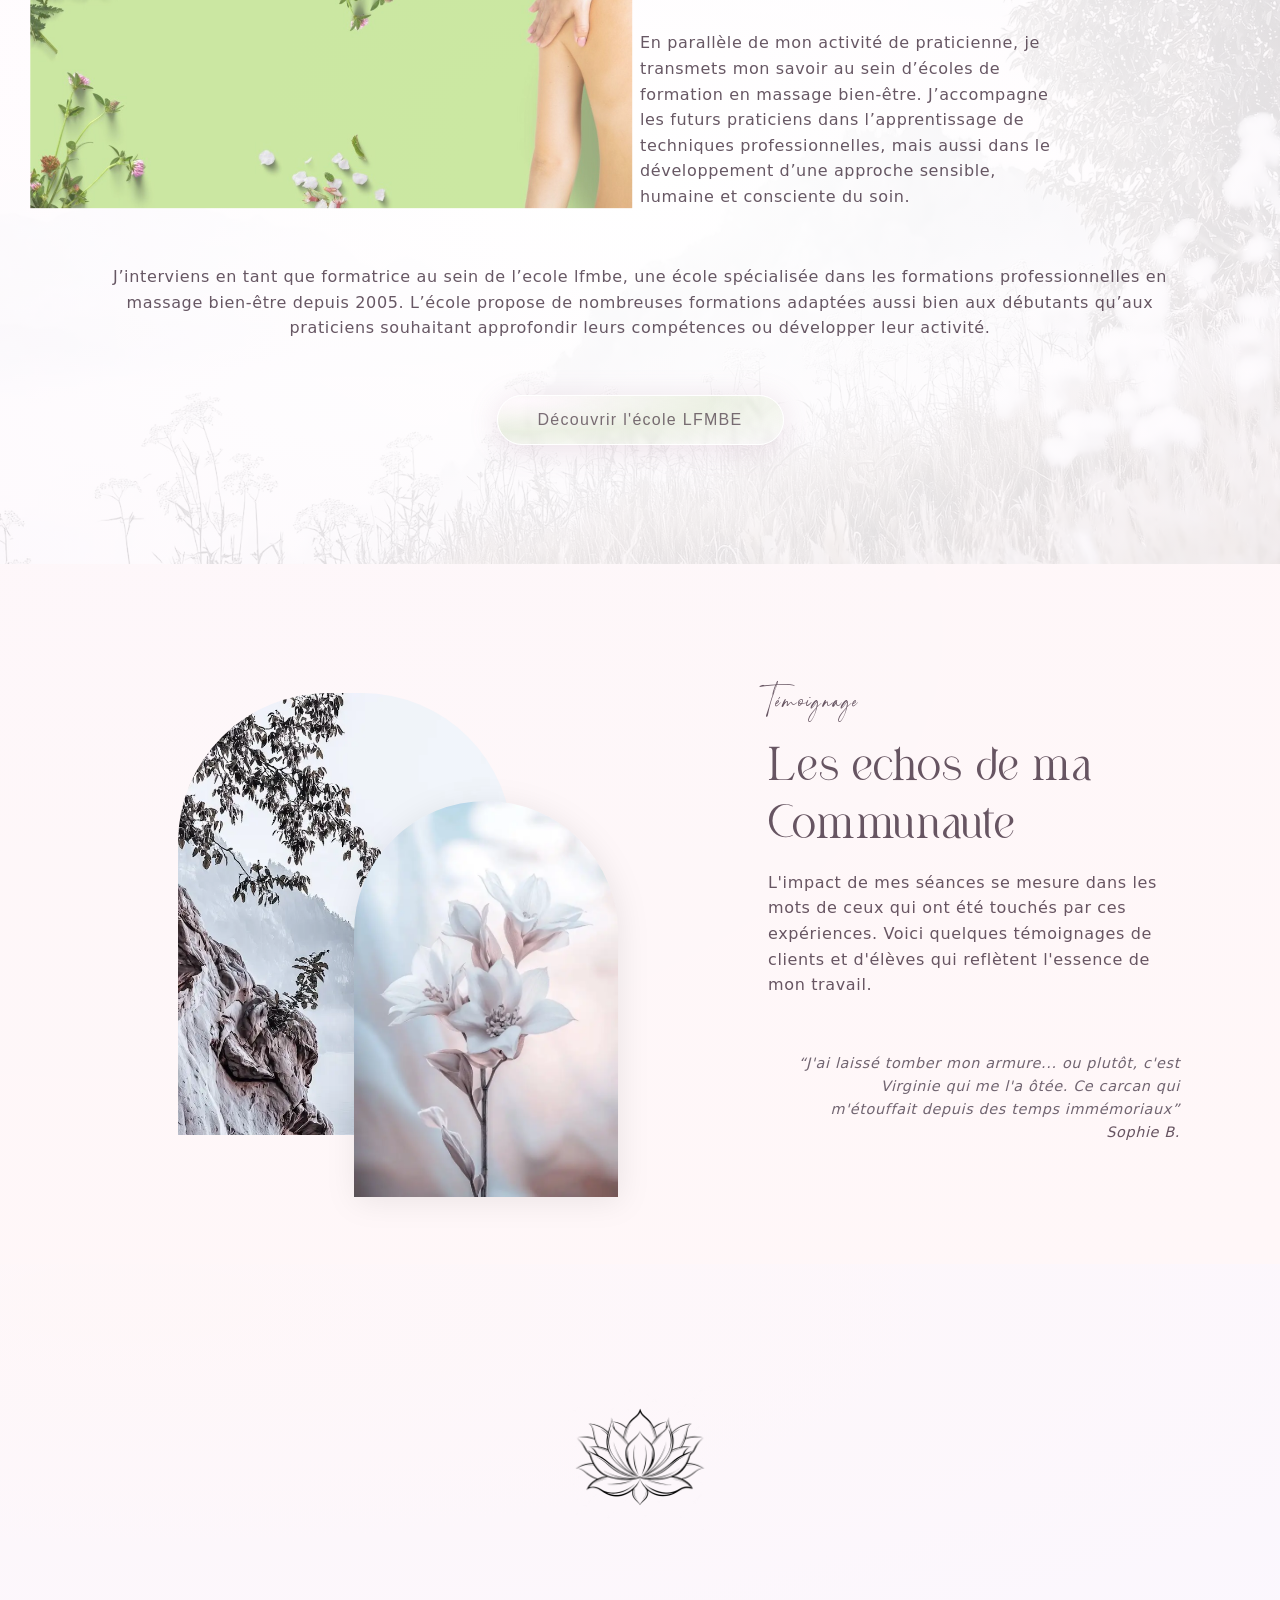
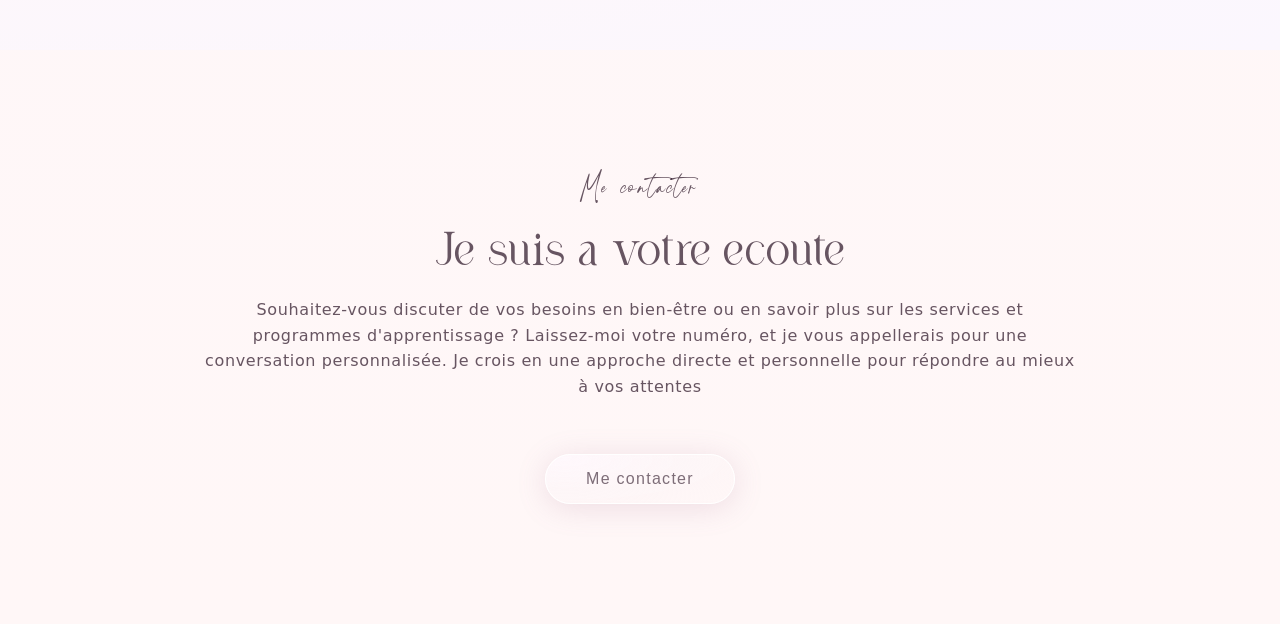
==== commit fee76b67: "Add files via upload" ====
--- a/index.html
+++ b/index.html
@@ -152,7 +152,7 @@
   </section>
 
 
-  <!-- Ecole Lenazen-->
+  <!-- Ecole lfmbe-->
 
   <section class="paddingSection reverse" id="about">
     <div class="container row">
@@ -160,7 +160,7 @@
         <h2 data-aos="fade-zoom-in" data-aos-duration="800">
           Transmission & formations professionnelles
           <br />
-          <span>Lenazen Academy</span>
+          <span>– LFMBE –</span>
         </h2>
         <p data-aos="fade-zoom-in" data-aos-duration="800" data-aos-delay="100" class="mb-6vh">
           En parallèle de mon activité de praticienne, je transmets mon savoir au sein
@@ -172,19 +172,20 @@
       </div>
       <div class="about_image">
         <div class="about_image-1">
-          <img class="about_image-large reverse" src="assets/lenazen-academy.png" loading="lazy"
-            sizes="(max-width: 1026px) 100vw, 1026px" srcset="assets/lenazen-academy.png" alt="fleur iris" />
+          <img class="about_image-large reverse" src="assets/lmfbe.jpg" loading="lazy"
+            sizes="(max-width: 1026px) 100vw, 1026px" srcset="assets/lmfbe.jpg" alt="background massage vert" />
         </div>
       </div>
     </div>
     <div class="container reverse">
 
-      <p data-aos="fade-zoom-in" data-aos-duration="800" data-aos-delay="100" class="mb-6vh">
-        École de formation située à Valence, dédiée à l’apprentissage des pratiques
-        de massage bien-être. J’y interviens en tant que formatrice pour transmettre
-        des techniques concrètes, accessibles et adaptées à une pratique professionnelle.
+      <p data-aos="fade-zoom-in" data-aos-duration="800" data-aos-delay="100" class="mb-6vh">J’interviens en tant que
+        formatrice au sein de l’ecole lfmbe, une école spécialisée dans les formations
+        professionnelles en massage bien-être depuis 2005.
+        L’école propose de nombreuses formations adaptées aussi bien aux débutants qu’aux praticiens souhaitant
+        approfondir leurs compétences ou développer leur activité.
       </p>
-      <a href="https://www.lenazenacademy.fr/" class="btn">Découvrir l'école Lenazen Academy</a>
+      <a href="https://www.lenazenacademy.fr/" class="btn">Découvrir l'école LFMBE</a>
     </div>
   </section>
 
--- a/css/style.css
+++ b/css/style.css
@@ -435,9 +435,13 @@
   }
   .about_image-large {
     scale: 1.3;
+    filter: opacity(0.8);
   }
   .about_image-1 {
     margin-bottom: 10vh;
+  }
+  .btn{
+    background: radial-gradient(ellipse farthest-corner at 10% 10%, #fff8fdcf, #84b04421, #ffffff00);
   }
 }
 
